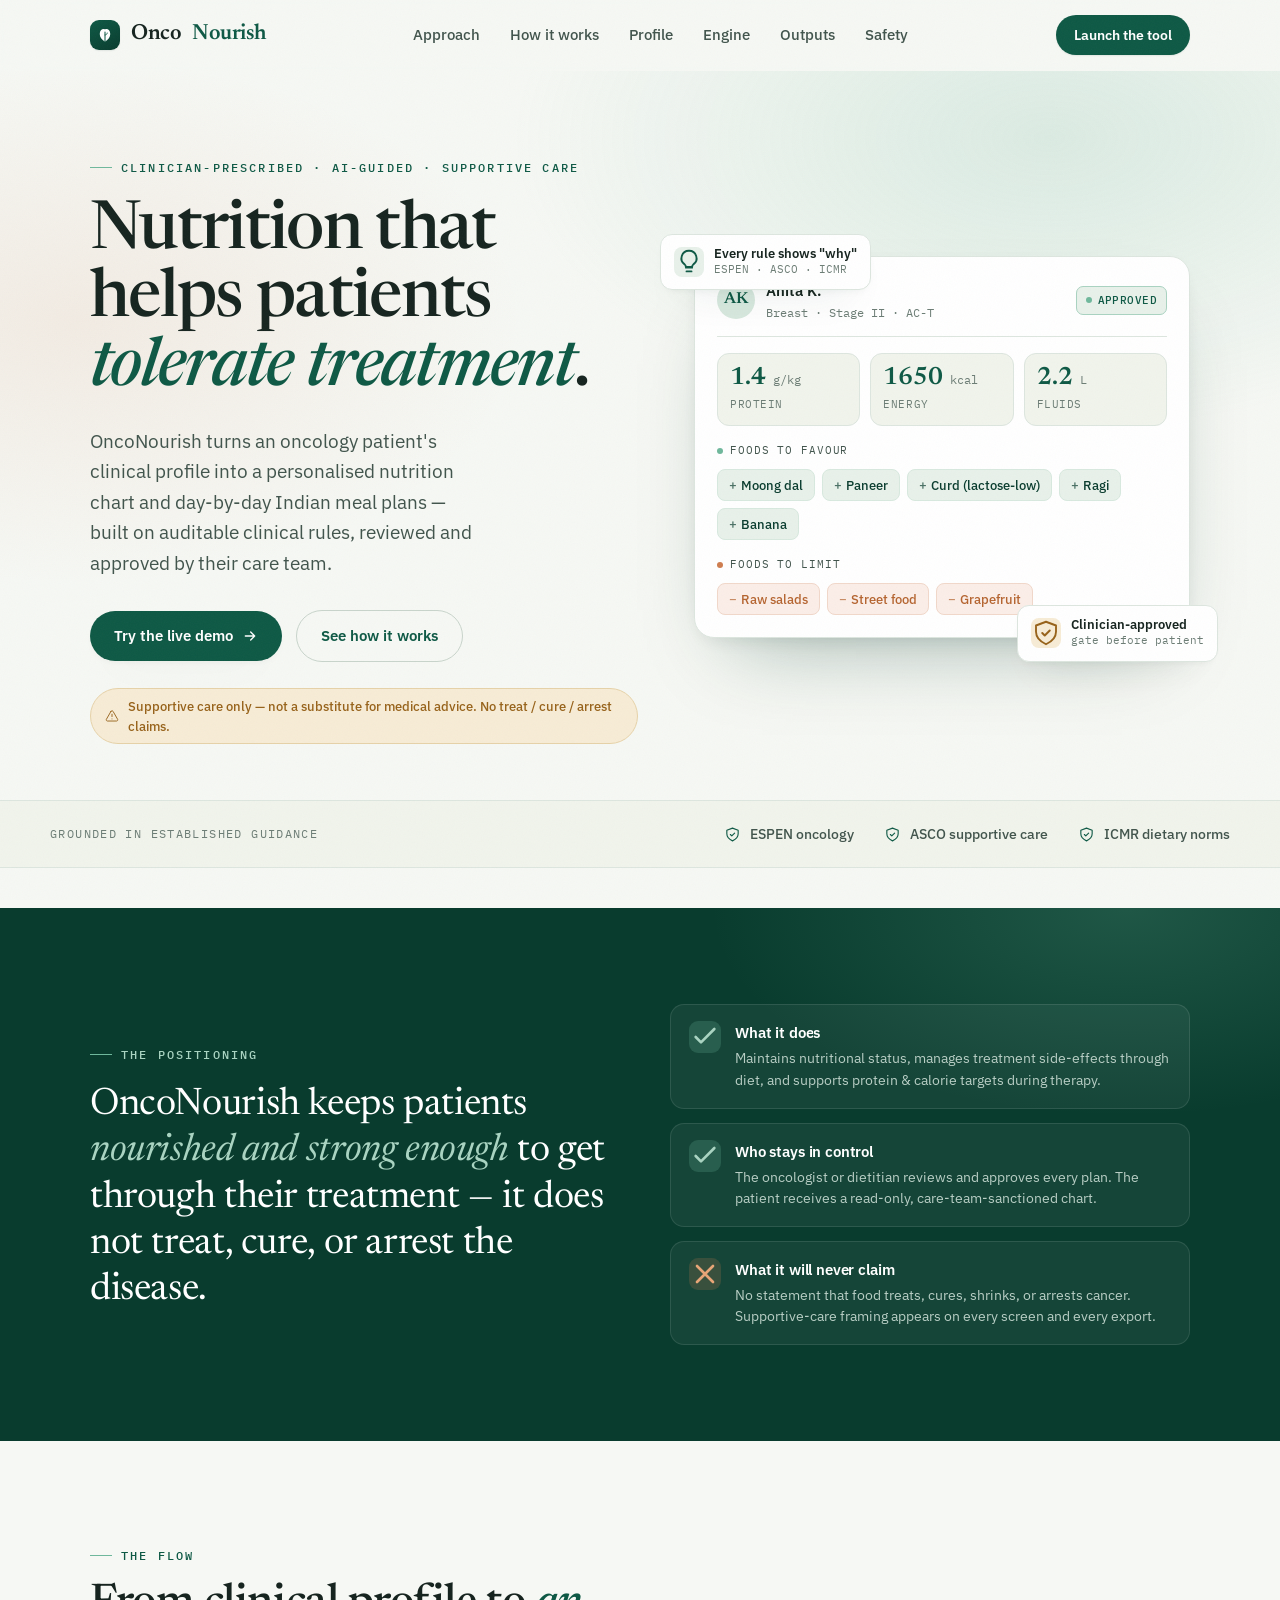
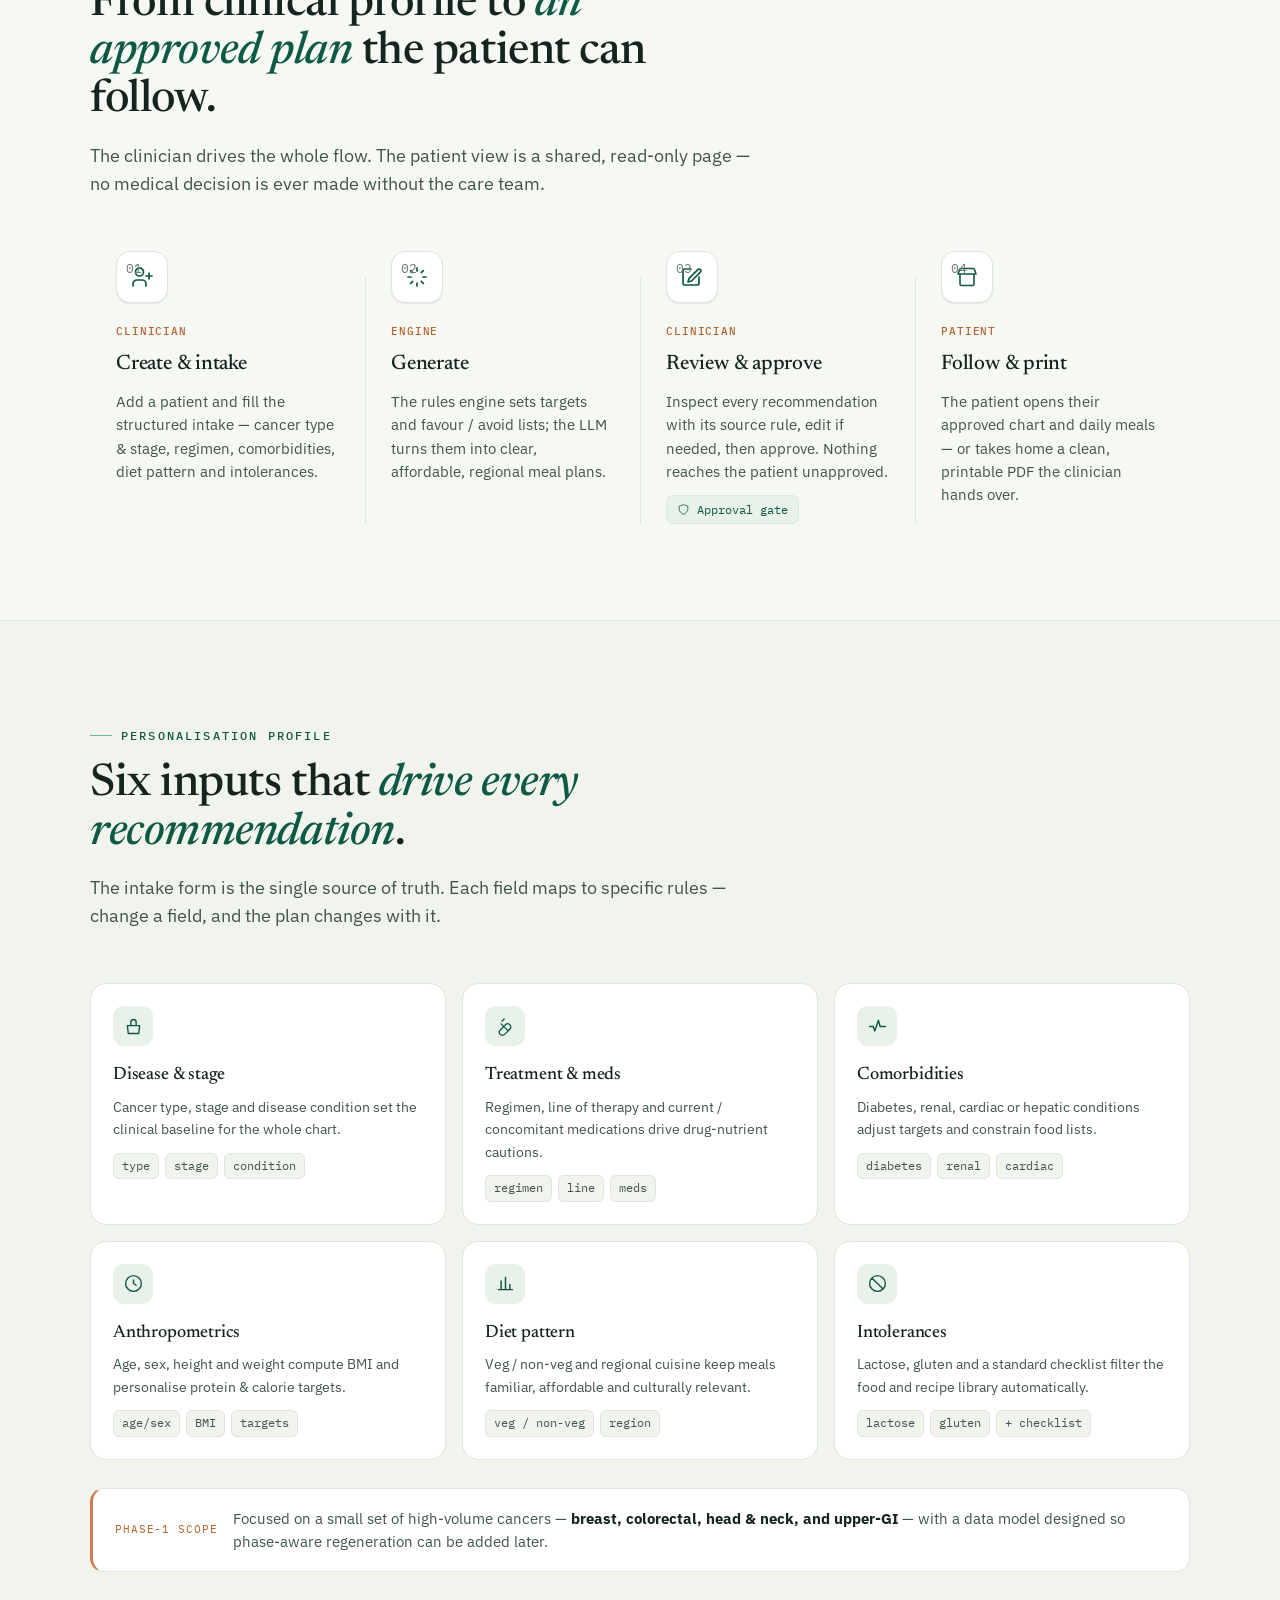
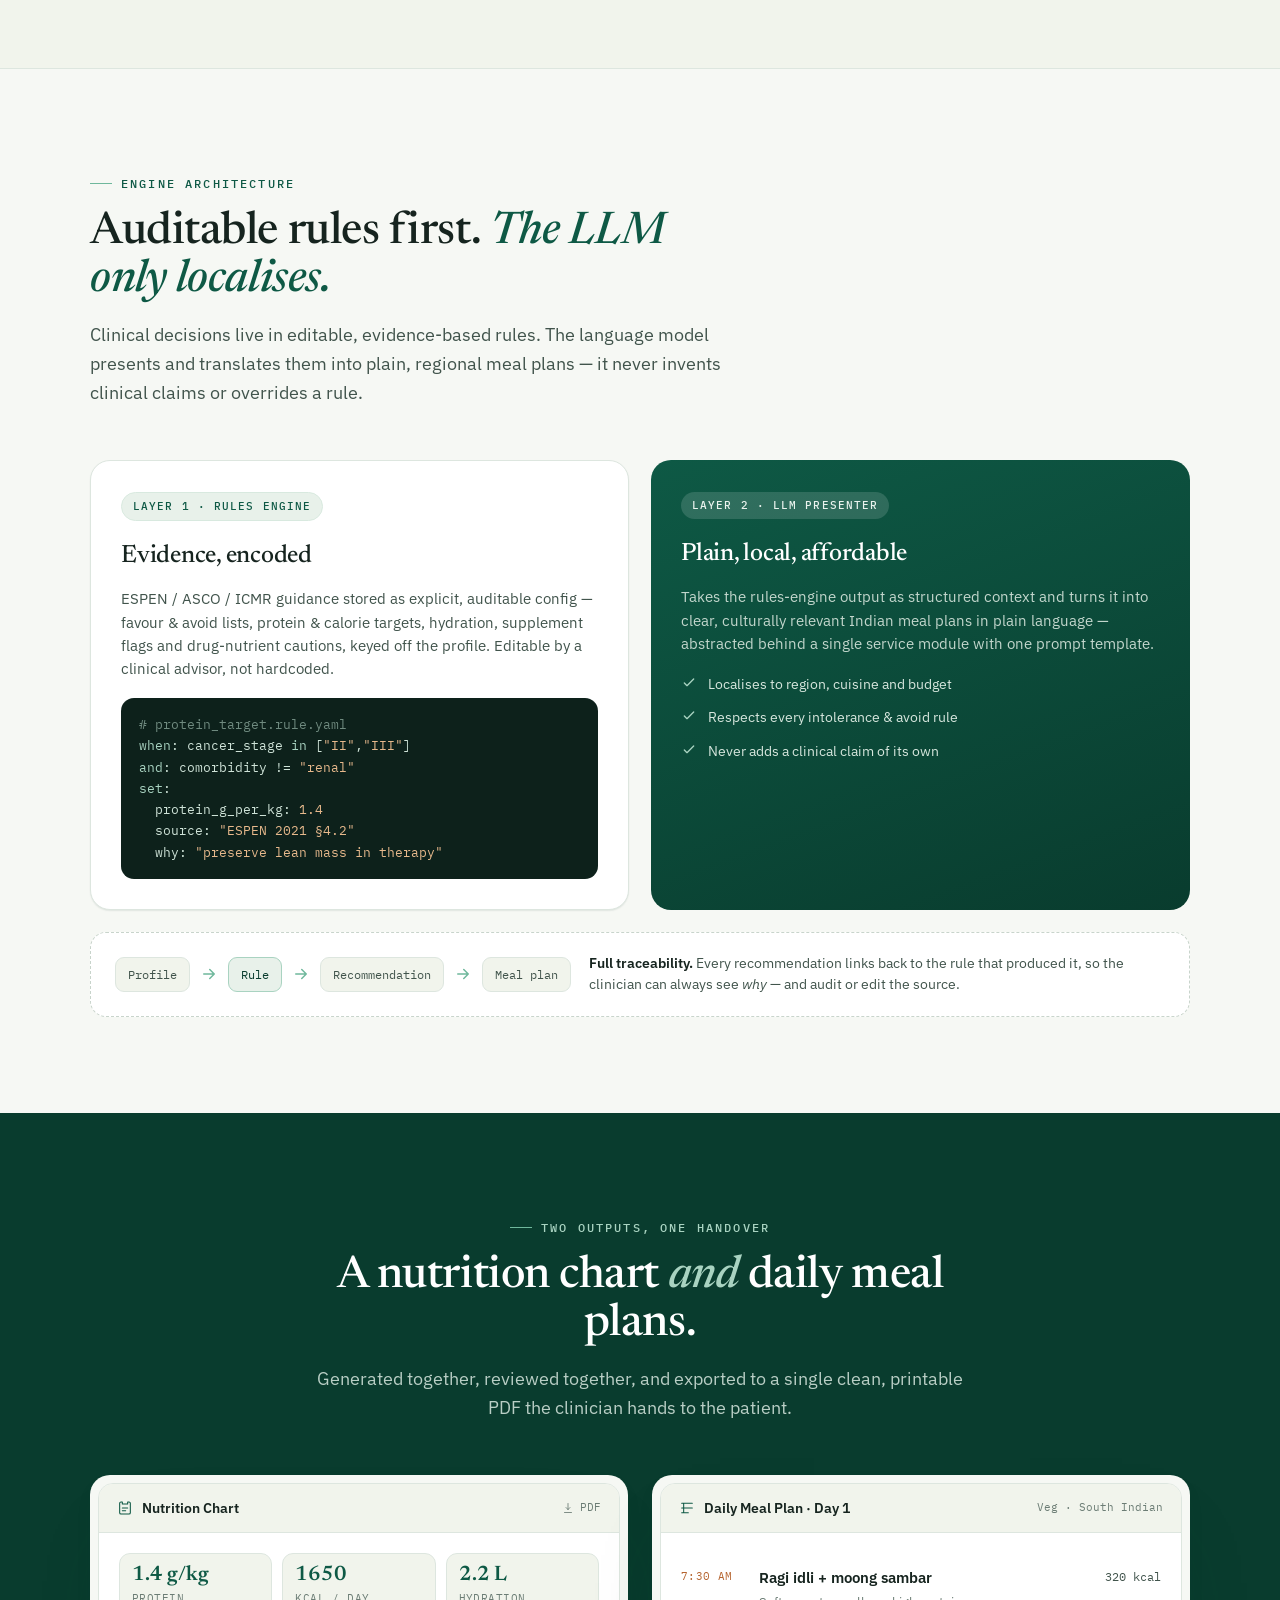
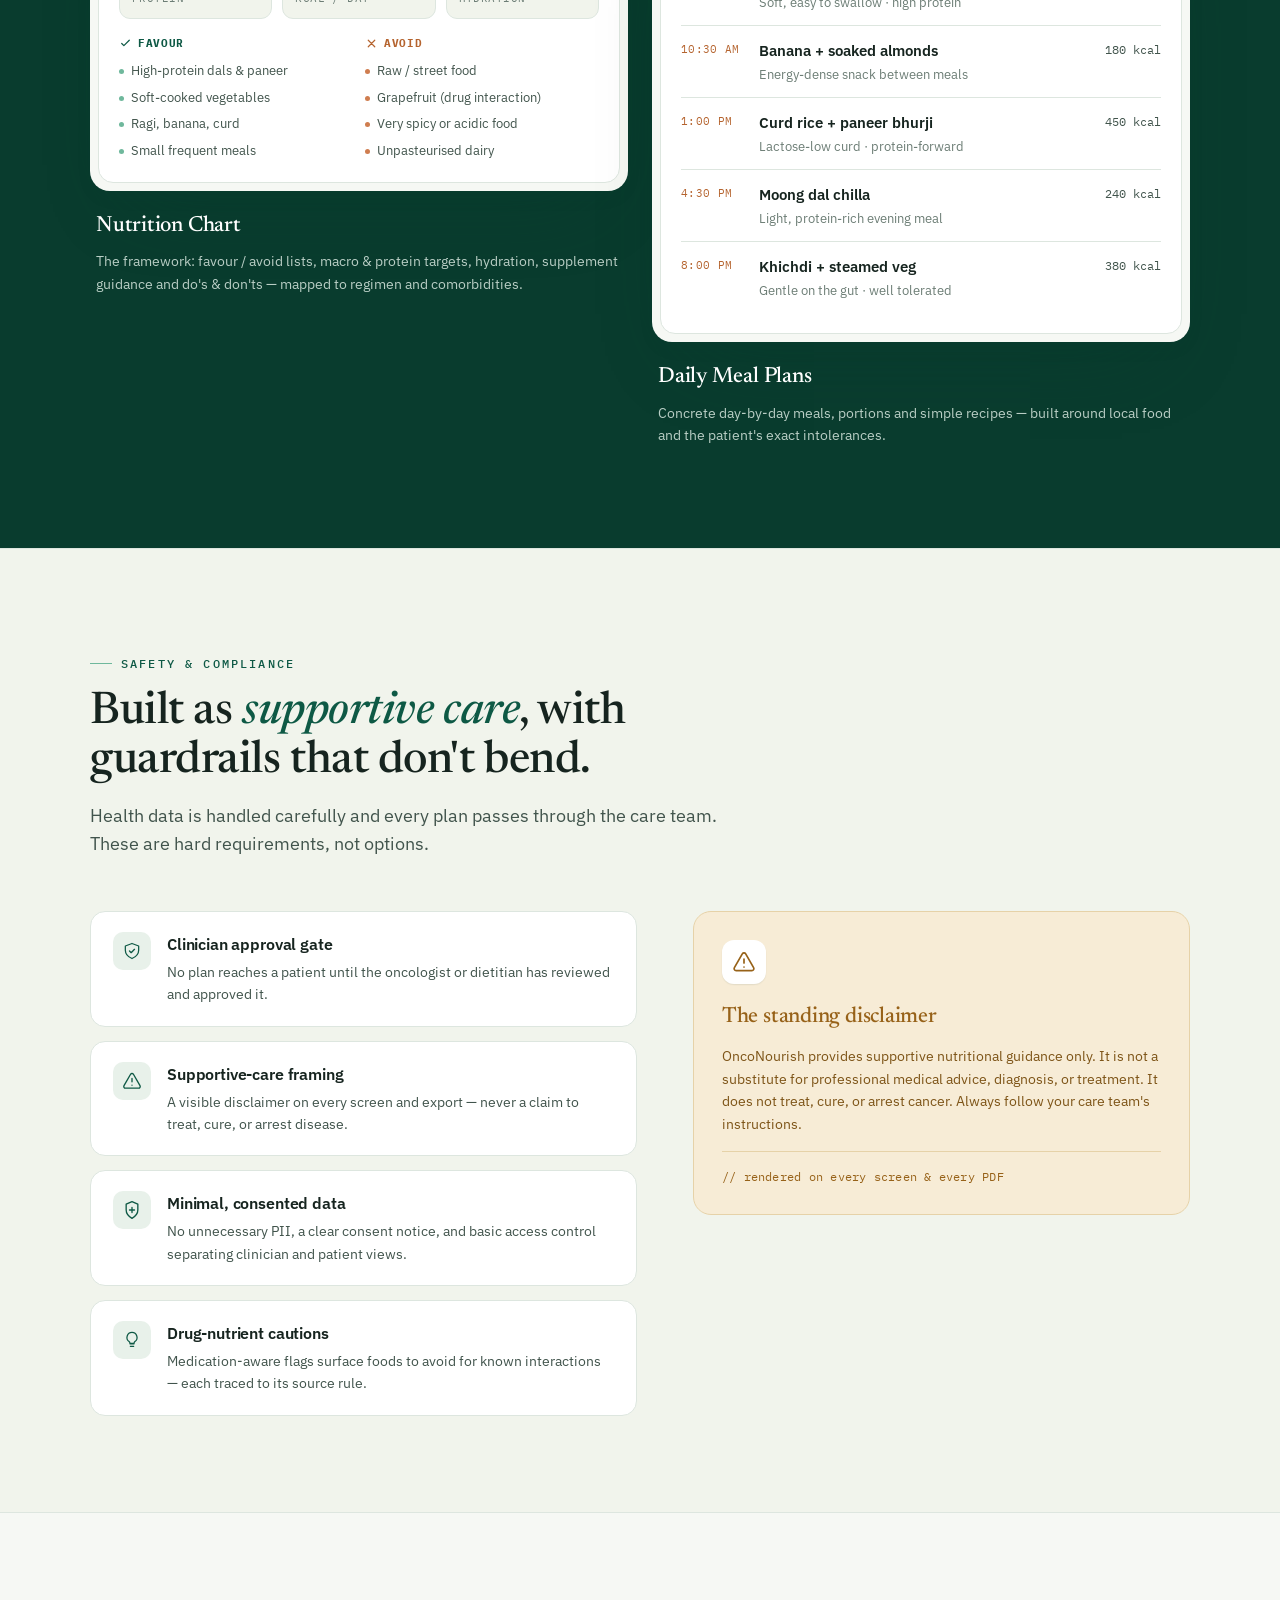
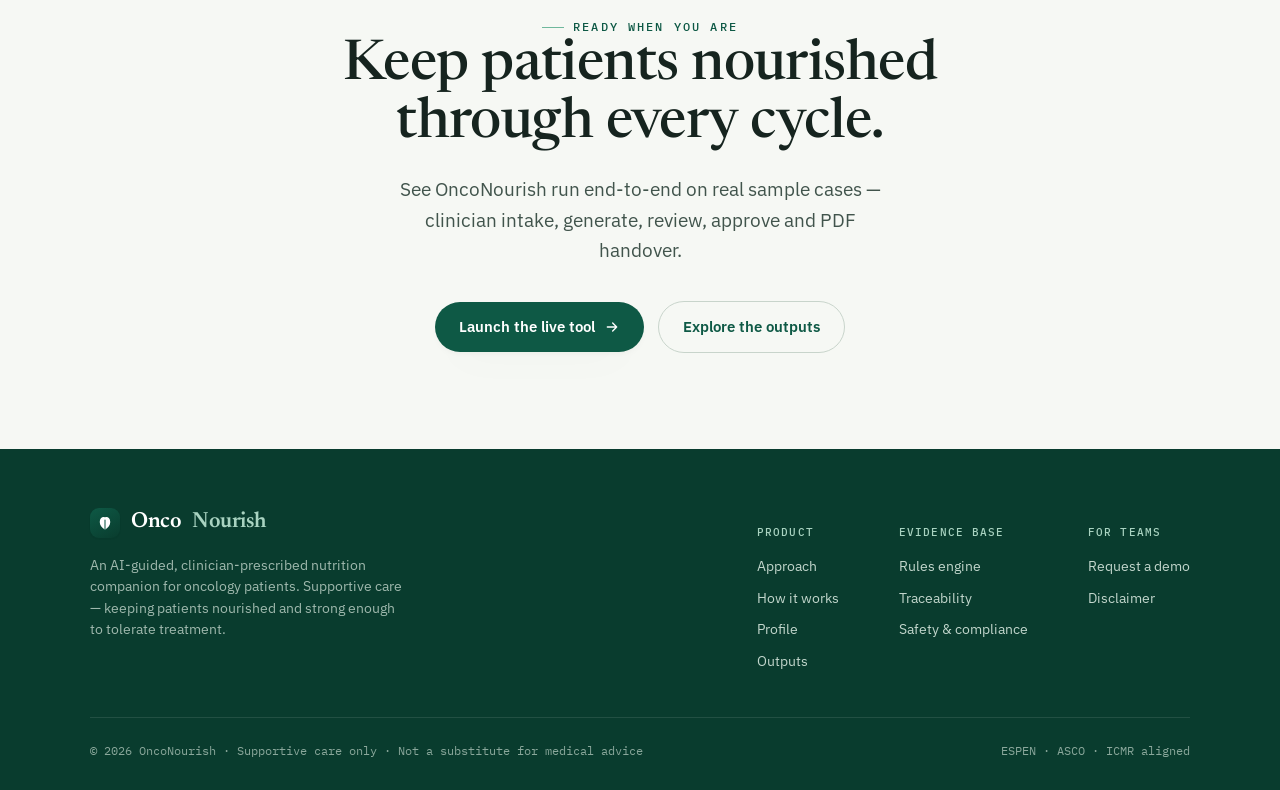
==== index.html @ d6ea077d "OncoNourish: supportive-care nutrition tool + client landing page Deterministic calculation tool + s" ====
<!DOCTYPE html>
<html lang="en">
<head>
<meta charset="UTF-8" />
<meta name="viewport" content="width=device-width, initial-scale=1.0" />
<title>OncoNourish — Clinician-prescribed nutrition for oncology patients</title>
<link rel="preconnect" href="https://fonts.googleapis.com" />
<link rel="preconnect" href="https://fonts.gstatic.com" crossorigin />
<link href="https://fonts.googleapis.com/css2?family=Newsreader:ital,opsz,wght@0,6..72,400;0,6..72,500;0,6..72,600;1,6..72,400&family=IBM+Plex+Sans:wght@400;500;600;700&family=IBM+Plex+Mono:wght@400;500;600&display=swap" rel="stylesheet" />
<style>
  :root {
    --green: #0e5945;
    --green-deep: #093c2e;
    --green-700: #14624d;
    --sage: #6fb89c;
    --sage-soft: #a9d3c1;
    --clay: #cf7d4f;
    --clay-deep: #b5642f;
    --ink: #16241f;
    --ink-soft: #41544c;
    --muted: #6c7d75;
    --paper: #f6f8f4;
    --paper-warm: #f1f4ec;
    --card: #ffffff;
    --mint: #e8f1ea;
    --mint-deep: #d8e9df;
    --line: #dde6df;
    --line-strong: #c8d4cb;
    --amber-bg: #f7ecd6;
    --amber-ink: #976219;
    --amber-line: #e6d2a8;
    --shadow-sm: 0 1px 2px rgba(9,60,46,.05), 0 1px 1px rgba(9,60,46,.04);
    --shadow-md: 0 18px 40px -24px rgba(9,60,46,.28), 0 4px 12px -8px rgba(9,60,46,.16);
    --shadow-lg: 0 40px 80px -40px rgba(9,60,46,.38), 0 8px 24px -12px rgba(9,60,46,.18);
    --maxw: 1180px;
  }

  * { box-sizing: border-box; }
  html { scroll-behavior: smooth; }
  body {
    margin: 0;
    background: var(--paper);
    color: var(--ink);
    font-family: "IBM Plex Sans", system-ui, sans-serif;
    font-size: 17px;
    line-height: 1.6;
    -webkit-font-smoothing: antialiased;
    text-rendering: optimizeLegibility;
    overflow-x: hidden;
  }
  body::before {
    content: "";
    position: fixed;
    inset: 0;
    pointer-events: none;
    z-index: 9999;
    opacity: .035;
    background-image: url("data:image/svg+xml,%3Csvg xmlns='http://www.w3.org/2000/svg' width='160' height='160'%3E%3Cfilter id='n'%3E%3CfeTurbulence type='fractalNoise' baseFrequency='0.85' numOctaves='2'/%3E%3C/filter%3E%3Crect width='100%25' height='100%25' filter='url(%23n)'/%3E%3C/svg%3E");
  }

  h1, h2, h3, h4 { font-family: "Newsreader", Georgia, serif; font-weight: 500; letter-spacing: -.01em; margin: 0; color: var(--ink); }
  p { margin: 0; }
  a { color: inherit; text-decoration: none; }

  .wrap { max-width: var(--maxw); margin: 0 auto; padding: 0 40px; }
  .mono { font-family: "IBM Plex Mono", monospace; }
  .eyebrow {
    font-family: "IBM Plex Mono", monospace;
    font-size: 12px;
    letter-spacing: .18em;
    text-transform: uppercase;
    color: var(--green);
    font-weight: 500;
    display: inline-flex;
    align-items: center;
    gap: 9px;
  }
  .eyebrow::before { content: ""; width: 22px; height: 1px; background: var(--sage); display: inline-block; }

  /* ---------- NAV ---------- */
  header.nav {
    position: sticky; top: 0; z-index: 100;
    backdrop-filter: blur(14px);
    background: rgba(246,248,244,.82);
    border-bottom: 1px solid transparent;
    transition: border-color .3s, background .3s;
  }
  header.nav.scrolled { border-bottom-color: var(--line); background: rgba(246,248,244,.92); }
  .nav-inner { display: flex; align-items: center; justify-content: space-between; height: 70px; }
  .brand { display: flex; align-items: center; gap: 11px; font-family: "Newsreader", serif; font-weight: 600; font-size: 22px; letter-spacing: -.02em; }
  .brand .mark {
    width: 30px; height: 30px; border-radius: 9px;
    background: linear-gradient(150deg, var(--green) 0%, var(--green-deep) 100%);
    display: grid; place-items: center; box-shadow: var(--shadow-sm);
    flex: none;
  }
  .brand .mark svg { width: 18px; height: 18px; }
  .brand b { color: var(--green); font-weight: 600; }
  .nav-links { display: flex; align-items: center; gap: 30px; }
  .nav-links a { font-size: 14.5px; color: var(--ink-soft); font-weight: 500; transition: color .2s; white-space: nowrap; }
  .nav-links a:hover { color: var(--green); }
  .nav-cta {
    font-family: "IBM Plex Sans", sans-serif;
    font-size: 14px; font-weight: 600;
    padding: 9px 18px; border-radius: 999px;
    background: var(--green); color: #fff;
    box-shadow: var(--shadow-sm);
    transition: transform .2s, background .2s;
    white-space: nowrap;
  }
  .nav-cta:hover { background: var(--green-deep); transform: translateY(-1px); }
  .nav-toggle { display: none; }

  /* ---------- HERO ---------- */
  .hero { position: relative; padding: 78px 0 40px; overflow: hidden; }
  .hero-bg {
    position: absolute; inset: 0; z-index: 0; pointer-events: none;
    background:
      radial-gradient(60% 50% at 82% 8%, rgba(111,184,156,.20), transparent 70%),
      radial-gradient(50% 45% at 6% 30%, rgba(207,125,79,.10), transparent 70%);
  }
  .hero-grid { position: relative; z-index: 1; display: grid; grid-template-columns: 1.05fr .95fr; gap: 56px; align-items: center; }
  .hero h1 { font-size: clamp(40px, 5.4vw, 67px); line-height: 1.02; margin: 22px 0 0; letter-spacing: -.025em; }
  .hero h1 em { font-style: italic; color: var(--green); }
  .hero .lede { font-size: 19px; color: var(--ink-soft); margin-top: 22px; max-width: 36ch; }
  .hero-cta { display: flex; gap: 14px; margin-top: 32px; flex-wrap: wrap; align-items: center; }
  .btn {
    display: inline-flex; align-items: center; gap: 9px;
    font-weight: 600; font-size: 15px; padding: 13px 24px; border-radius: 999px;
    cursor: pointer; transition: transform .2s, box-shadow .2s, background .2s; border: none;
  }
  .btn-primary { background: var(--green); color: #fff; box-shadow: var(--shadow-md); }
  .btn-primary:hover { transform: translateY(-2px); background: var(--green-deep); }
  .btn-ghost { background: transparent; color: var(--green); border: 1px solid var(--line-strong); }
  .btn-ghost:hover { border-color: var(--green); background: var(--mint); }
  .btn svg { width: 16px; height: 16px; }

  .disclaimer-chip {
    display: inline-flex; align-items: center; gap: 9px;
    font-size: 12.5px; color: var(--amber-ink); font-weight: 500;
    background: var(--amber-bg); border: 1px solid var(--amber-line);
    padding: 7px 14px; border-radius: 999px; margin-top: 26px;
  }
  .disclaimer-chip svg { width: 14px; height: 14px; flex: none; }

  /* hero product card */
  .hero-card-stack { position: relative; }
  .chart-card {
    background: var(--card); border: 1px solid var(--line); border-radius: 20px;
    box-shadow: var(--shadow-lg); padding: 22px; position: relative; z-index: 2;
  }
  .chart-card .cc-head { display: flex; align-items: center; justify-content: space-between; padding-bottom: 14px; border-bottom: 1px solid var(--line); }
  .cc-patient { display: flex; align-items: center; gap: 11px; }
  .cc-avatar { width: 38px; height: 38px; border-radius: 50%; background: var(--mint-deep); color: var(--green); display: grid; place-items: center; font-family: "Newsreader", serif; font-weight: 600; font-size: 16px; }
  .cc-name { font-weight: 600; font-size: 15px; }
  .cc-sub { font-size: 12px; color: var(--muted); font-family: "IBM Plex Mono", monospace; }
  .badge-approved { font-family: "IBM Plex Mono", monospace; font-size: 10.5px; letter-spacing: .04em; text-transform: uppercase; color: var(--green); background: var(--mint); border: 1px solid var(--sage-soft); padding: 5px 9px; border-radius: 7px; font-weight: 500; display: inline-flex; gap: 6px; align-items: center; }
  .badge-approved::before { content:""; width: 6px; height: 6px; border-radius: 50%; background: var(--sage); }

  .cc-targets { display: grid; grid-template-columns: repeat(3, 1fr); gap: 10px; margin: 16px 0; }
  .target { background: var(--paper-warm); border: 1px solid var(--line); border-radius: 12px; padding: 12px; }
  .target .t-num { font-family: "Newsreader", serif; font-size: 25px; font-weight: 600; color: var(--green); line-height: 1; }
  .target .t-num small { font-size: 12px; font-family: "IBM Plex Mono", monospace; color: var(--muted); font-weight: 400; }
  .target .t-label { font-size: 11px; color: var(--muted); margin-top: 5px; text-transform: uppercase; letter-spacing: .05em; font-family: "IBM Plex Mono", monospace; }

  .cc-section-label { font-family: "IBM Plex Mono", monospace; font-size: 11px; letter-spacing: .08em; text-transform: uppercase; color: var(--ink-soft); margin: 16px 0 9px; display: flex; align-items: center; gap: 7px; }
  .cc-section-label .dot { width: 6px; height: 6px; border-radius: 50%; }
  .chips { display: flex; flex-wrap: wrap; gap: 7px; }
  .chip { font-size: 12.5px; padding: 5px 11px; border-radius: 8px; font-weight: 500; }
  .chip.fav { background: var(--mint); color: var(--green-deep); border: 1px solid var(--mint-deep); }
  .chip.avoid { background: #fbeee8; color: var(--clay-deep); border: 1px solid #f1d8ca; }
  .chip.avoid::before { content: "−"; margin-right: 4px; opacity:.7; }
  .chip.fav::before { content: "+"; margin-right: 4px; opacity:.7; }

  .float-tag {
    position: absolute; z-index: 3; background: var(--card); border: 1px solid var(--line);
    border-radius: 12px; box-shadow: var(--shadow-md); padding: 11px 13px; display: flex; gap: 10px; align-items: center;
  }
  .float-tag .ft-ico { width: 30px; height: 30px; border-radius: 8px; display: grid; place-items: center; flex: none; }
  .float-tag .ft-t { font-size: 12.5px; font-weight: 600; line-height: 1.2; }
  .float-tag .ft-s { font-size: 11px; color: var(--muted); font-family: "IBM Plex Mono", monospace; }
  .float-why { top: -22px; left: -34px; }
  .float-why .ft-ico { background: var(--mint); color: var(--green); }
  .float-rule { bottom: -24px; right: -28px; }
  .float-rule .ft-ico { background: var(--amber-bg); color: var(--amber-ink); }

  /* ---------- trust strip ---------- */
  .trust { border-top: 1px solid var(--line); border-bottom: 1px solid var(--line); background: var(--paper-warm); margin-top: 56px; }
  .trust-inner { display: flex; align-items: center; justify-content: space-between; gap: 24px; padding: 22px 0; flex-wrap: wrap; }
  .trust-label { font-family: "IBM Plex Mono", monospace; font-size: 11.5px; letter-spacing: .12em; text-transform: uppercase; color: var(--muted); }
  .trust-items { display: flex; gap: 30px; flex-wrap: wrap; }
  .trust-item { display: flex; align-items: center; gap: 9px; font-size: 14px; font-weight: 500; color: var(--ink-soft); }
  .trust-item svg { width: 17px; height: 17px; color: var(--green); flex: none; }

  /* ---------- section scaffolding ---------- */
  section.block { padding: 96px 0; position: relative; }
  .sec-head { max-width: 660px; margin-bottom: 52px; }
  .sec-head.center { margin-left: auto; margin-right: auto; text-align: center; }
  .sec-head h2 { font-size: clamp(31px, 3.8vw, 45px); line-height: 1.07; margin-top: 16px; }
  .sec-head h2 em { font-style: italic; color: var(--green); }
  .sec-head p { color: var(--ink-soft); font-size: 18px; margin-top: 16px; }

  /* ---------- positioning ---------- */
  .pos { background: var(--green-deep); color: #eaf3ee; position: relative; overflow: hidden; }
  .pos::after { content:""; position:absolute; inset:0; pointer-events:none;
    background: radial-gradient(50% 60% at 88% 0%, rgba(111,184,156,.22), transparent 65%); }
  .pos .wrap { position: relative; z-index: 1; }
  .pos .eyebrow { color: var(--sage-soft); }
  .pos .eyebrow::before { background: var(--sage); }
  .pos h2 { color: #fff; }
  .pos h2 em { color: var(--sage-soft); }
  .pos-grid { display: grid; grid-template-columns: 1fr 1fr; gap: 60px; align-items: center; }
  .pos-quote { font-family: "Newsreader", serif; font-size: clamp(27px,3.2vw,38px); line-height: 1.22; color: #fff; letter-spacing: -.01em; }
  .pos-quote .hl { color: var(--sage-soft); font-style: italic; }
  .pos-claims { display: grid; gap: 14px; }
  .claim { display: flex; gap: 14px; align-items: flex-start; padding: 16px 18px; border-radius: 14px; background: rgba(255,255,255,.05); border: 1px solid rgba(255,255,255,.10); }
  .claim .ci { width: 32px; height: 32px; border-radius: 9px; display: grid; place-items: center; flex: none; }
  .claim.yes .ci { background: rgba(111,184,156,.22); color: var(--sage-soft); }
  .claim.no .ci { background: rgba(207,125,79,.20); color: #e7a577; }
  .claim h4 { color: #fff; font-family: "IBM Plex Sans", sans-serif; font-size: 15px; font-weight: 600; }
  .claim p { font-size: 13.5px; color: #b9cec5; margin-top: 3px; }

  /* ---------- how it works ---------- */
  .flow { display: grid; grid-template-columns: repeat(4, 1fr); gap: 0; position: relative; }
  .flow-step { padding: 0 26px; position: relative; }
  .flow-step:not(:last-child)::after {
    content:""; position: absolute; top: 26px; right: -1px; width: 1px; height: calc(100% - 26px);
    background: var(--line);
  }
  .flow-num {
    width: 52px; height: 52px; border-radius: 14px; background: var(--card); border: 1px solid var(--line);
    display: grid; place-items: center; margin-bottom: 20px; box-shadow: var(--shadow-sm); position: relative;
  }
  .flow-num span { font-family: "IBM Plex Mono", monospace; font-size: 13px; color: var(--muted); position: absolute; top: 7px; left: 9px; }
  .flow-num svg { width: 24px; height: 24px; color: var(--green); }
  .flow-actor { font-family: "IBM Plex Mono", monospace; font-size: 11px; letter-spacing: .08em; text-transform: uppercase; color: var(--clay-deep); font-weight: 500; }
  .flow-step h3 { font-size: 21px; margin: 7px 0 9px; }
  .flow-step p { font-size: 14.5px; color: var(--ink-soft); }
  .flow-gate { margin-top: 12px; display: inline-flex; align-items: center; gap: 7px; font-size: 12px; font-family: "IBM Plex Mono", monospace; color: var(--green); background: var(--mint); border: 1px solid var(--mint-deep); padding: 4px 10px; border-radius: 7px; }
  .flow-gate svg { width: 13px; height: 13px; }

  /* ---------- profile ---------- */
  .profile { background: var(--paper-warm); border-top: 1px solid var(--line); border-bottom: 1px solid var(--line); }
  .profile-grid { display: grid; grid-template-columns: repeat(3, 1fr); gap: 16px; }
  .pcard { background: var(--card); border: 1px solid var(--line); border-radius: 16px; padding: 22px; transition: transform .25s, box-shadow .25s, border-color .25s; }
  .pcard:hover { transform: translateY(-3px); box-shadow: var(--shadow-md); border-color: var(--sage-soft); }
  .pcard .pico { width: 40px; height: 40px; border-radius: 11px; background: var(--mint); color: var(--green); display: grid; place-items: center; margin-bottom: 15px; }
  .pcard .pico svg { width: 21px; height: 21px; }
  .pcard h4 { font-size: 18px; margin-bottom: 6px; }
  .pcard p { font-size: 14px; color: var(--ink-soft); }
  .pcard .ptags { display: flex; flex-wrap: wrap; gap: 6px; margin-top: 12px; }
  .ptag { font-size: 11.5px; font-family: "IBM Plex Mono", monospace; color: var(--ink-soft); background: var(--paper-warm); border: 1px solid var(--line); padding: 3px 8px; border-radius: 6px; }

  .scope-note { margin-top: 28px; display: flex; align-items: center; gap: 16px; padding: 18px 22px; background: var(--card); border: 1px solid var(--line); border-left: 3px solid var(--clay); border-radius: 14px; }
  .scope-note .sn-label { font-family: "IBM Plex Mono", monospace; font-size: 11px; text-transform: uppercase; letter-spacing: .08em; color: var(--clay-deep); flex: none; }
  .scope-note .sn-body { font-size: 14.5px; color: var(--ink-soft); }
  .scope-note .sn-body strong { color: var(--ink); }

  /* ---------- engine ---------- */
  .engine-grid { display: grid; grid-template-columns: 1fr 1fr; gap: 22px; }
  .layer { border-radius: 20px; padding: 30px; position: relative; overflow: hidden; }
  .layer-rules { background: var(--card); border: 1px solid var(--line); box-shadow: var(--shadow-sm); }
  .layer-llm { background: linear-gradient(160deg, var(--green) 0%, var(--green-deep) 100%); color: #eaf3ee; }
  .layer-tag { font-family: "IBM Plex Mono", monospace; font-size: 11px; letter-spacing: .1em; text-transform: uppercase; font-weight: 500; padding: 5px 11px; border-radius: 999px; display: inline-block; }
  .layer-rules .layer-tag { background: var(--mint); color: var(--green); border: 1px solid var(--mint-deep); }
  .layer-llm .layer-tag { background: rgba(255,255,255,.14); color: #eaf3ee; }
  .layer h3 { font-size: 25px; margin: 16px 0 10px; }
  .layer-llm h3 { color: #fff; }
  .layer > p { font-size: 14.5px; color: var(--ink-soft); }
  .layer-llm > p { color: #c2d6cc; }
  .rule-snippet { margin-top: 18px; background: #0d211b; border-radius: 13px; padding: 16px 18px; font-family: "IBM Plex Mono", monospace; font-size: 12.5px; line-height: 1.7; color: #cfe3d8; overflow-x: auto; }
  .rule-snippet .k { color: var(--sage-soft); }
  .rule-snippet .s { color: #e7b98c; }
  .rule-snippet .c { color: #6f8a7f; }
  .llm-list { margin: 18px 0 0; padding: 0; list-style: none; display: grid; gap: 11px; }
  .llm-list li { display: flex; gap: 11px; font-size: 14px; align-items: flex-start; color: #d6e6dd; }
  .llm-list li svg { width: 16px; height: 16px; color: var(--sage-soft); flex: none; margin-top: 2px; }

  .trace { margin-top: 22px; display: grid; grid-template-columns: auto 1fr; gap: 18px; align-items: center; background: var(--card); border: 1px dashed var(--line-strong); border-radius: 16px; padding: 20px 24px; }
  .trace-flow { display: flex; align-items: center; gap: 10px; flex-wrap: wrap; }
  .trace-node { font-family: "IBM Plex Mono", monospace; font-size: 12px; padding: 7px 12px; border-radius: 9px; background: var(--paper-warm); border: 1px solid var(--line); color: var(--ink-soft); white-space: nowrap; }
  .trace-node.hl { background: var(--mint); border-color: var(--sage-soft); color: var(--green-deep); }
  .trace-arrow { color: var(--sage); flex: none; }
  .trace-arrow svg { width: 18px; height: 18px; display:block; }
  .trace-cap { font-size: 13.5px; color: var(--ink-soft); }
  .trace-cap strong { color: var(--ink); font-weight: 600; }

  /* ---------- outputs ---------- */
  .outputs { background: var(--green-deep); color: #eaf3ee; }
  .outputs .eyebrow { color: var(--sage-soft); }
  .outputs .eyebrow::before { background: var(--sage); }
  .outputs h2 { color: #fff; }
  .outputs h2 em { color: var(--sage-soft); }
  .outputs .sec-head p { color: #b9cec5; }
  .out-grid { display: grid; grid-template-columns: 1fr 1fr; gap: 24px; }
  .out-panel { background: var(--paper); color: var(--ink); border-radius: 20px; padding: 8px; box-shadow: var(--shadow-lg); }
  .out-window { background: var(--card); border: 1px solid var(--line); border-radius: 15px; overflow: hidden; }
  .out-bar { display: flex; align-items: center; justify-content: space-between; padding: 13px 18px; border-bottom: 1px solid var(--line); background: var(--paper-warm); }
  .out-bar .ob-title { font-weight: 600; font-size: 14px; display: flex; align-items: center; gap: 9px; }
  .out-bar .ob-title svg { width: 16px; height: 16px; color: var(--green); }
  .out-bar .ob-pdf { font-family: "IBM Plex Mono", monospace; font-size: 11px; color: var(--muted); display: flex; align-items: center; gap: 6px; }
  .out-body { padding: 20px; }
  .out-caption { padding: 16px 8px 8px; }
  .out-caption h3 { font-size: 22px; color: var(--ink); }
  .out-caption p { font-size: 14px; color: var(--ink-soft); margin-top: 6px; }
  .outputs .out-caption h3 { color: #fff; }
  .outputs .out-caption p { color: #b9cec5; }
  .outputs .out-caption { padding: 18px 6px 6px; }

  .macro-row { display: grid; grid-template-columns: repeat(3,1fr); gap: 10px; margin-bottom: 16px; }
  .macro { background: var(--paper-warm); border: 1px solid var(--line); border-radius: 11px; padding: 11px 12px; }
  .macro .m-n { font-family: "Newsreader", serif; font-size: 21px; font-weight: 600; color: var(--green); line-height: 1; }
  .macro .m-l { font-size: 10.5px; color: var(--muted); margin-top: 4px; font-family: "IBM Plex Mono", monospace; text-transform: uppercase; letter-spacing: .04em; }
  .dl-row { display: flex; gap: 12px; }
  .dl-col { flex: 1; }
  .dl-col h5 { font-family: "IBM Plex Mono", monospace; font-size: 11px; text-transform: uppercase; letter-spacing: .06em; margin: 0 0 8px; display: flex; align-items: center; gap: 6px; }
  .dl-col.fav h5 { color: var(--green); }
  .dl-col.avoid h5 { color: var(--clay-deep); }
  .dl-col ul { margin: 0; padding: 0; list-style: none; display: grid; gap: 6px; }
  .dl-col li { font-size: 13px; color: var(--ink-soft); display: flex; gap: 7px; align-items: baseline; }
  .dl-col li::before { content: ""; width: 5px; height: 5px; border-radius: 50%; flex: none; transform: translateY(-1px); }
  .dl-col.fav li::before { background: var(--sage); }
  .dl-col.avoid li::before { background: var(--clay); }

  .meal { display: flex; gap: 14px; padding: 13px 0; border-bottom: 1px solid var(--line); }
  .meal:last-child { border-bottom: none; }
  .meal-time { font-family: "IBM Plex Mono", monospace; font-size: 11px; color: var(--clay-deep); width: 64px; flex: none; padding-top: 2px; text-transform: uppercase; letter-spacing: .03em; }
  .meal-main { flex: 1; }
  .meal-main h6 { font-size: 14.5px; margin: 0 0 2px; font-family: "IBM Plex Sans", sans-serif; font-weight: 600; }
  .meal-main p { font-size: 12.5px; color: var(--muted); }
  .meal-kcal { font-family: "IBM Plex Mono", monospace; font-size: 11.5px; color: var(--ink-soft); flex: none; padding-top: 2px; }

  /* ---------- safety ---------- */
  .safety-grid { display: grid; grid-template-columns: 1.1fr 1fr; gap: 56px; align-items: start; }
  .safety-list { display: grid; gap: 14px; }
  .srow { display: flex; gap: 16px; padding: 20px 22px; background: var(--card); border: 1px solid var(--line); border-radius: 15px; transition: border-color .25s, box-shadow .25s; }
  .srow:hover { border-color: var(--sage-soft); box-shadow: var(--shadow-sm); }
  .srow .si { width: 38px; height: 38px; border-radius: 10px; background: var(--mint); color: var(--green); display: grid; place-items: center; flex: none; }
  .srow .si svg { width: 20px; height: 20px; }
  .srow h4 { font-family: "IBM Plex Sans", sans-serif; font-size: 15.5px; font-weight: 600; margin-bottom: 4px; }
  .srow p { font-size: 14px; color: var(--ink-soft); }
  .safety-aside { position: sticky; top: 90px; }
  .disclaimer-card { background: var(--amber-bg); border: 1px solid var(--amber-line); border-radius: 18px; padding: 28px; }
  .disclaimer-card .dc-ico { width: 44px; height: 44px; border-radius: 12px; background: #fff; color: var(--amber-ink); display: grid; place-items: center; margin-bottom: 16px; box-shadow: var(--shadow-sm); }
  .disclaimer-card .dc-ico svg { width: 24px; height: 24px; }
  .disclaimer-card h3 { font-size: 22px; color: var(--amber-ink); margin-bottom: 10px; }
  .disclaimer-card p { font-size: 14px; color: #7d5417; line-height: 1.6; }
  .disclaimer-card .dc-rule { margin-top: 16px; padding-top: 16px; border-top: 1px solid var(--amber-line); font-family: "IBM Plex Mono", monospace; font-size: 11.5px; color: var(--amber-ink); letter-spacing: .02em; }

  /* ---------- CTA ---------- */
  .cta { text-align: center; padding: 110px 0; }
  .cta h2 { font-size: clamp(34px, 4.6vw, 56px); line-height: 1.05; }
  .cta h2 em { font-style: italic; color: var(--green); }
  .cta p { font-size: 19px; color: var(--ink-soft); max-width: 46ch; margin: 20px auto 0; }
  .cta .hero-cta { justify-content: center; margin-top: 36px; }

  /* ---------- footer ---------- */
  footer { background: var(--green-deep); color: #b9cec5; padding: 56px 0 30px; }
  .foot-top { display: flex; justify-content: space-between; gap: 40px; flex-wrap: wrap; padding-bottom: 36px; border-bottom: 1px solid rgba(255,255,255,.1); }
  .foot-brand { max-width: 320px; }
  .foot-brand .brand { color: #fff; }
  .foot-brand .brand b { color: var(--sage-soft); }
  .foot-brand p { font-size: 13.5px; margin-top: 14px; color: #9fb8ad; }
  .foot-cols { display: flex; gap: 60px; flex-wrap: wrap; }
  .foot-col h5 { font-family: "IBM Plex Mono", monospace; font-size: 11px; letter-spacing: .1em; text-transform: uppercase; color: var(--sage-soft); margin-bottom: 14px; font-weight: 500; }
  .foot-col a { display: block; font-size: 14px; color: #c2d6cc; margin-bottom: 9px; transition: color .2s; }
  .foot-col a:hover { color: #fff; }
  .foot-bottom { display: flex; justify-content: space-between; align-items: center; gap: 20px; flex-wrap: wrap; padding-top: 24px; font-size: 12.5px; color: #8aa79b; }
  .foot-bottom .mono { font-size: 11.5px; }

  /* ---------- reveal ---------- */
  .reveal { transition: opacity .7s cubic-bezier(.16,.84,.44,1), transform .7s cubic-bezier(.16,.84,.44,1); }
  html.anim .reveal { opacity: 0; transform: translateY(26px); }
  html.anim .reveal.in { opacity: 1; transform: none; }
  .reveal.d1 { transition-delay: .08s; } .reveal.d2 { transition-delay: .16s; }
  .reveal.d3 { transition-delay: .24s; } .reveal.d4 { transition-delay: .32s; }

  @media (prefers-reduced-motion: reduce) { html.anim .reveal { opacity: 1; transform: none; transition: none; } html { scroll-behavior: auto; } }

  /* ---------- responsive ---------- */
  @media (max-width: 1000px) {
    .hero-grid, .pos-grid, .engine-grid, .out-grid, .safety-grid { grid-template-columns: 1fr; }
    .hero-card-stack { margin-top: 36px; max-width: 460px; }
    .flow { grid-template-columns: repeat(2, 1fr); gap: 40px 0; }
    .flow-step:nth-child(2)::after { display: none; }
    .profile-grid { grid-template-columns: repeat(2, 1fr); }
    .safety-aside { position: static; }
  }
  @media (max-width: 720px) {
    .wrap { padding: 0 22px; }
    .nav-links { display: none; }
    .nav-toggle { display: grid; }
    section.block { padding: 68px 0; }
    .flow { grid-template-columns: 1fr; }
    .flow-step { padding: 0 0 0 0; }
    .flow-step::after { display: none !important; }
    .profile-grid { grid-template-columns: 1fr; }
    .macro-row, .cc-targets { grid-template-columns: repeat(3,1fr); }
    .float-why { left: -10px; top: -16px; }
    .float-rule { right: -6px; }
    .trace { grid-template-columns: 1fr; }
  }
</style>
</head>
<body>

<!-- NAV -->
<header class="nav" id="nav">
  <div class="wrap nav-inner">
    <a href="#top" class="brand">
      <span class="mark">
        <svg viewBox="0 0 24 24" fill="none"><path d="M12 21c4.5-3 7-6.5 7-10.5C19 6.4 16.6 4 13.8 4 12.9 4 12 4.4 12 4.4S11.1 4 10.2 4C7.4 4 5 6.4 5 10.5 5 14.5 7.5 18 12 21Z" fill="#fff"/><path d="M12 21V8" stroke="#0e5945" stroke-width="1.4" stroke-linecap="round"/><path d="M12 12c1.6 0 2.8-1.1 3-2.6" stroke="#0e5945" stroke-width="1.2" stroke-linecap="round"/></svg>
      </span>
      Onco<b>Nourish</b>
    </a>
    <nav class="nav-links">
      <a href="#approach">Approach</a>
      <a href="#how">How it works</a>
      <a href="#profile">Profile</a>
      <a href="#engine">Engine</a>
      <a href="#outputs">Outputs</a>
      <a href="#safety">Safety</a>
    </nav>
    <a href="tool.html" class="nav-cta">Launch the tool</a>
  </div>
</header>

<!-- HERO -->
<section class="hero" id="top">
  <div class="hero-bg"></div>
  <div class="wrap hero-grid">
    <div class="hero-copy">
      <span class="eyebrow reveal">Clinician-prescribed · AI-guided · Supportive care</span>
      <h1 class="reveal d1">Nutrition that helps patients <em>tolerate treatment</em>.</h1>
      <p class="lede reveal d2">OncoNourish turns an oncology patient's clinical profile into a personalised nutrition chart and day-by-day Indian meal plans — built on auditable clinical rules, reviewed and approved by their care team.</p>
      <div class="hero-cta reveal d3">
        <a href="tool.html" class="btn btn-primary">Try the live demo
          <svg viewBox="0 0 24 24" fill="none"><path d="M5 12h14M13 6l6 6-6 6" stroke="currentColor" stroke-width="2" stroke-linecap="round" stroke-linejoin="round"/></svg>
        </a>
        <a href="#how" class="btn btn-ghost">See how it works</a>
      </div>
      <div class="disclaimer-chip reveal d4">
        <svg viewBox="0 0 24 24" fill="none"><path d="M12 9v4m0 4h.01M10.3 3.9 2.4 17.6A2 2 0 0 0 4.1 20.6h15.8a2 2 0 0 0 1.7-3L13.7 3.9a2 2 0 0 0-3.4 0Z" stroke="currentColor" stroke-width="1.6" stroke-linecap="round" stroke-linejoin="round"/></svg>
        Supportive care only — not a substitute for medical advice. No treat / cure / arrest claims.
      </div>
    </div>

    <div class="hero-card-stack reveal d2">
      <div class="float-tag float-why">
        <span class="ft-ico"><svg viewBox="0 0 24 24" fill="none"><path d="M9.5 16.5h5M10 19.5h4M12 3a6 6 0 0 0-3.5 10.9c.6.5 1 1.2 1 2h5c0-.8.4-1.5 1-2A6 6 0 0 0 12 3Z" stroke="currentColor" stroke-width="1.5" stroke-linecap="round" stroke-linejoin="round"/></svg></span>
        <div><div class="ft-t">Every rule shows "why"</div><div class="ft-s">ESPEN · ASCO · ICMR</div></div>
      </div>

      <div class="chart-card">
        <div class="cc-head">
          <div class="cc-patient">
            <div class="cc-avatar">AK</div>
            <div>
              <div class="cc-name">Anita K.</div>
              <div class="cc-sub">Breast · Stage II · AC-T</div>
            </div>
          </div>
          <span class="badge-approved">Approved</span>
        </div>
        <div class="cc-targets">
          <div class="target"><div class="t-num">1.4<small> g/kg</small></div><div class="t-label">Protein</div></div>
          <div class="target"><div class="t-num">1650<small> kcal</small></div><div class="t-label">Energy</div></div>
          <div class="target"><div class="t-num">2.2<small> L</small></div><div class="t-label">Fluids</div></div>
        </div>
        <div class="cc-section-label"><span class="dot" style="background:var(--sage)"></span>Foods to favour</div>
        <div class="chips">
          <span class="chip fav">Moong dal</span><span class="chip fav">Paneer</span><span class="chip fav">Curd (lactose-low)</span><span class="chip fav">Ragi</span><span class="chip fav">Banana</span>
        </div>
        <div class="cc-section-label"><span class="dot" style="background:var(--clay)"></span>Foods to limit</div>
        <div class="chips">
          <span class="chip avoid">Raw salads</span><span class="chip avoid">Street food</span><span class="chip avoid">Grapefruit</span>
        </div>
      </div>

      <div class="float-tag float-rule">
        <span class="ft-ico"><svg viewBox="0 0 24 24" fill="none"><path d="M12 3 4 6v5c0 4.5 3.2 7.8 8 10 4.8-2.2 8-5.5 8-10V6l-8-3Z" stroke="currentColor" stroke-width="1.5" stroke-linejoin="round"/><path d="m9 12 2 2 4-4" stroke="currentColor" stroke-width="1.6" stroke-linecap="round" stroke-linejoin="round"/></svg></span>
        <div><div class="ft-t">Clinician-approved</div><div class="ft-s">gate before patient</div></div>
      </div>
    </div>
  </div>

  <!-- TRUST STRIP -->
  <div class="trust">
    <div class="wrap trust-inner">
      <span class="trust-label">Grounded in established guidance</span>
      <div class="trust-items">
        <span class="trust-item"><svg viewBox="0 0 24 24" fill="none"><path d="m9 12 2 2 4-4M12 3 4 6v5c0 4.5 3.2 7.8 8 10 4.8-2.2 8-5.5 8-10V6l-8-3Z" stroke="currentColor" stroke-width="1.6" stroke-linecap="round" stroke-linejoin="round"/></svg>ESPEN oncology</span>
        <span class="trust-item"><svg viewBox="0 0 24 24" fill="none"><path d="m9 12 2 2 4-4M12 3 4 6v5c0 4.5 3.2 7.8 8 10 4.8-2.2 8-5.5 8-10V6l-8-3Z" stroke="currentColor" stroke-width="1.6" stroke-linecap="round" stroke-linejoin="round"/></svg>ASCO supportive care</span>
        <span class="trust-item"><svg viewBox="0 0 24 24" fill="none"><path d="m9 12 2 2 4-4M12 3 4 6v5c0 4.5 3.2 7.8 8 10 4.8-2.2 8-5.5 8-10V6l-8-3Z" stroke="currentColor" stroke-width="1.6" stroke-linecap="round" stroke-linejoin="round"/></svg>ICMR dietary norms</span>
      </div>
    </div>
  </div>
</section>

<!-- POSITIONING -->
<section class="block pos" id="approach">
  <div class="wrap pos-grid">
    <div>
      <span class="eyebrow reveal">The positioning</span>
      <p class="pos-quote reveal d1" style="margin-top:18px;">OncoNourish keeps patients <span class="hl">nourished and strong enough</span> to get through their treatment — it does not treat, cure, or arrest the disease.</p>
    </div>
    <div class="pos-claims">
      <div class="claim yes reveal d1">
        <span class="ci"><svg viewBox="0 0 24 24" fill="none"><path d="m5 12 4 4 10-10" stroke="currentColor" stroke-width="2" stroke-linecap="round" stroke-linejoin="round"/></svg></span>
        <div><h4>What it does</h4><p>Maintains nutritional status, manages treatment side-effects through diet, and supports protein & calorie targets during therapy.</p></div>
      </div>
      <div class="claim yes reveal d2">
        <span class="ci"><svg viewBox="0 0 24 24" fill="none"><path d="m5 12 4 4 10-10" stroke="currentColor" stroke-width="2" stroke-linecap="round" stroke-linejoin="round"/></svg></span>
        <div><h4>Who stays in control</h4><p>The oncologist or dietitian reviews and approves every plan. The patient receives a read-only, care-team-sanctioned chart.</p></div>
      </div>
      <div class="claim no reveal d3">
        <span class="ci"><svg viewBox="0 0 24 24" fill="none"><path d="M6 6l12 12M18 6 6 18" stroke="currentColor" stroke-width="2" stroke-linecap="round"/></svg></span>
        <div><h4>What it will never claim</h4><p>No statement that food treats, cures, shrinks, or arrests cancer. Supportive-care framing appears on every screen and every export.</p></div>
      </div>
    </div>
  </div>
</section>

<!-- HOW IT WORKS -->
<section class="block" id="how">
  <div class="wrap">
    <div class="sec-head reveal">
      <span class="eyebrow">The flow</span>
      <h2>From clinical profile to <em>an approved plan</em> the patient can follow.</h2>
      <p>The clinician drives the whole flow. The patient view is a shared, read-only page — no medical decision is ever made without the care team.</p>
    </div>
    <div class="flow">
      <div class="flow-step reveal d1">
        <div class="flow-num"><span>01</span><svg viewBox="0 0 24 24" fill="none"><path d="M16 21v-2a4 4 0 0 0-4-4H7a4 4 0 0 0-4 4v2M9.5 11a4 4 0 1 0 0-8 4 4 0 0 0 0 8ZM19 8v6M22 11h-6" stroke="currentColor" stroke-width="1.7" stroke-linecap="round" stroke-linejoin="round"/></svg></div>
        <div class="flow-actor">Clinician</div>
        <h3>Create & intake</h3>
        <p>Add a patient and fill the structured intake — cancer type & stage, regimen, comorbidities, diet pattern and intolerances.</p>
      </div>
      <div class="flow-step reveal d2">
        <div class="flow-num"><span>02</span><svg viewBox="0 0 24 24" fill="none"><path d="M12 3v3M12 18v3M5.6 5.6l2.1 2.1M16.3 16.3l2.1 2.1M3 12h3M18 12h3M5.6 18.4l2.1-2.1M16.3 7.7l2.1-2.1" stroke="currentColor" stroke-width="1.7" stroke-linecap="round"/></svg></div>
        <div class="flow-actor">Engine</div>
        <h3>Generate</h3>
        <p>The rules engine sets targets and favour / avoid lists; the LLM turns them into clear, affordable, regional meal plans.</p>
      </div>
      <div class="flow-step reveal d3">
        <div class="flow-num"><span>03</span><svg viewBox="0 0 24 24" fill="none"><path d="M11 4H5a2 2 0 0 0-2 2v12a2 2 0 0 0 2 2h12a2 2 0 0 0 2-2v-6M20.4 4.6a1.8 1.8 0 0 0-2.6 0L9 13.4 8 17l3.6-1L20.4 7.2a1.8 1.8 0 0 0 0-2.6Z" stroke="currentColor" stroke-width="1.7" stroke-linecap="round" stroke-linejoin="round"/></svg></div>
        <div class="flow-actor">Clinician</div>
        <h3>Review & approve</h3>
        <p>Inspect every recommendation with its source rule, edit if needed, then approve. Nothing reaches the patient unapproved.</p>
        <span class="flow-gate"><svg viewBox="0 0 24 24" fill="none"><path d="M12 3 4 6v5c0 4.5 3.2 7.8 8 10 4.8-2.2 8-5.5 8-10V6l-8-3Z" stroke="currentColor" stroke-width="1.5" stroke-linejoin="round"/></svg>Approval gate</span>
      </div>
      <div class="flow-step reveal d4">
        <div class="flow-num"><span>04</span><svg viewBox="0 0 24 24" fill="none"><path d="M3 9h18M3 9l1.5-4.5A1.5 1.5 0 0 1 5.9 3.5h12.2a1.5 1.5 0 0 1 1.4 1L21 9M5 9v10a1.5 1.5 0 0 0 1.5 1.5h11A1.5 1.5 0 0 0 19 19V9" stroke="currentColor" stroke-width="1.6" stroke-linecap="round" stroke-linejoin="round"/></svg></div>
        <div class="flow-actor">Patient</div>
        <h3>Follow & print</h3>
        <p>The patient opens their approved chart and daily meals — or takes home a clean, printable PDF the clinician hands over.</p>
      </div>
    </div>
  </div>
</section>

<!-- PROFILE -->
<section class="block profile" id="profile">
  <div class="wrap">
    <div class="sec-head reveal">
      <span class="eyebrow">Personalisation profile</span>
      <h2>Six inputs that <em>drive every recommendation</em>.</h2>
      <p>The intake form is the single source of truth. Each field maps to specific rules — change a field, and the plan changes with it.</p>
    </div>
    <div class="profile-grid">
      <div class="pcard reveal d1">
        <div class="pico"><svg viewBox="0 0 24 24" fill="none"><path d="M9 11V7a3 3 0 0 1 6 0v4M5 11h14l-1 9H6l-1-9Z" stroke="currentColor" stroke-width="1.6" stroke-linecap="round" stroke-linejoin="round"/></svg></div>
        <h4>Disease & stage</h4>
        <p>Cancer type, stage and disease condition set the clinical baseline for the whole chart.</p>
        <div class="ptags"><span class="ptag">type</span><span class="ptag">stage</span><span class="ptag">condition</span></div>
      </div>
      <div class="pcard reveal d2">
        <div class="pico"><svg viewBox="0 0 24 24" fill="none"><path d="M10.5 3.5 8 6m6.5 11 2.5-2.5M7 9l8 8m-9-1 6-6a3.5 3.5 0 0 1 5 5l-6 6a3.5 3.5 0 0 1-5-5Z" stroke="currentColor" stroke-width="1.5" stroke-linecap="round" stroke-linejoin="round"/></svg></div>
        <h4>Treatment & meds</h4>
        <p>Regimen, line of therapy and current / concomitant medications drive drug-nutrient cautions.</p>
        <div class="ptags"><span class="ptag">regimen</span><span class="ptag">line</span><span class="ptag">meds</span></div>
      </div>
      <div class="pcard reveal d3">
        <div class="pico"><svg viewBox="0 0 24 24" fill="none"><path d="M3 12h4l2 5 4-12 2 7h6" stroke="currentColor" stroke-width="1.7" stroke-linecap="round" stroke-linejoin="round"/></svg></div>
        <h4>Comorbidities</h4>
        <p>Diabetes, renal, cardiac or hepatic conditions adjust targets and constrain food lists.</p>
        <div class="ptags"><span class="ptag">diabetes</span><span class="ptag">renal</span><span class="ptag">cardiac</span></div>
      </div>
      <div class="pcard reveal d1">
        <div class="pico"><svg viewBox="0 0 24 24" fill="none"><path d="M12 21a9 9 0 1 0 0-18 9 9 0 0 0 0 18ZM12 8v4l3 2" stroke="currentColor" stroke-width="1.6" stroke-linecap="round" stroke-linejoin="round"/></svg></div>
        <h4>Anthropometrics</h4>
        <p>Age, sex, height and weight compute BMI and personalise protein & calorie targets.</p>
        <div class="ptags"><span class="ptag">age/sex</span><span class="ptag">BMI</span><span class="ptag">targets</span></div>
      </div>
      <div class="pcard reveal d2">
        <div class="pico"><svg viewBox="0 0 24 24" fill="none"><path d="M4 19h16M7 19V9m5 10V5m5 14v-6" stroke="currentColor" stroke-width="1.7" stroke-linecap="round" stroke-linejoin="round"/></svg></div>
        <h4>Diet pattern</h4>
        <p>Veg / non-veg and regional cuisine keep meals familiar, affordable and culturally relevant.</p>
        <div class="ptags"><span class="ptag">veg / non-veg</span><span class="ptag">region</span></div>
      </div>
      <div class="pcard reveal d3">
        <div class="pico"><svg viewBox="0 0 24 24" fill="none"><path d="M12 3a9 9 0 1 0 0 18 9 9 0 0 0 0-18ZM5.6 5.6l12.8 12.8" stroke="currentColor" stroke-width="1.6" stroke-linecap="round"/></svg></div>
        <h4>Intolerances</h4>
        <p>Lactose, gluten and a standard checklist filter the food and recipe library automatically.</p>
        <div class="ptags"><span class="ptag">lactose</span><span class="ptag">gluten</span><span class="ptag">+ checklist</span></div>
      </div>
    </div>
    <div class="scope-note reveal">
      <span class="sn-label">Phase-1 scope</span>
      <span class="sn-body">Focused on a small set of high-volume cancers — <strong>breast, colorectal, head &amp; neck, and upper-GI</strong> — with a data model designed so phase-aware regeneration can be added later.</span>
    </div>
  </div>
</section>

<!-- ENGINE -->
<section class="block" id="engine">
  <div class="wrap">
    <div class="sec-head reveal">
      <span class="eyebrow">Engine architecture</span>
      <h2>Auditable rules first. <em>The LLM only localises.</em></h2>
      <p>Clinical decisions live in editable, evidence-based rules. The language model presents and translates them into plain, regional meal plans — it never invents clinical claims or overrides a rule.</p>
    </div>
    <div class="engine-grid">
      <div class="layer layer-rules reveal d1">
        <span class="layer-tag">Layer 1 · Rules engine</span>
        <h3>Evidence, encoded</h3>
        <p>ESPEN / ASCO / ICMR guidance stored as explicit, auditable config — favour &amp; avoid lists, protein &amp; calorie targets, hydration, supplement flags and drug-nutrient cautions, keyed off the profile. Editable by a clinical advisor, not hardcoded.</p>
        <div class="rule-snippet"><span class="c"># protein_target.rule.yaml</span><br/><span class="k">when</span>: cancer_stage <span class="k">in</span> [<span class="s">"II"</span>,<span class="s">"III"</span>]<br/><span class="k">and</span>: comorbidity != <span class="s">"renal"</span><br/><span class="k">set</span>:<br/>&nbsp;&nbsp;protein_g_per_kg: <span class="s">1.4</span><br/>&nbsp;&nbsp;source: <span class="s">"ESPEN 2021 §4.2"</span><br/>&nbsp;&nbsp;why: <span class="s">"preserve lean mass in therapy"</span></div>
      </div>
      <div class="layer layer-llm reveal d2">
        <span class="layer-tag">Layer 2 · LLM presenter</span>
        <h3>Plain, local, affordable</h3>
        <p>Takes the rules-engine output as structured context and turns it into clear, culturally relevant Indian meal plans in plain language — abstracted behind a single service module with one prompt template.</p>
        <ul class="llm-list">
          <li><svg viewBox="0 0 24 24" fill="none"><path d="m5 12 4 4 10-10" stroke="currentColor" stroke-width="2" stroke-linecap="round" stroke-linejoin="round"/></svg>Localises to region, cuisine and budget</li>
          <li><svg viewBox="0 0 24 24" fill="none"><path d="m5 12 4 4 10-10" stroke="currentColor" stroke-width="2" stroke-linecap="round" stroke-linejoin="round"/></svg>Respects every intolerance &amp; avoid rule</li>
          <li><svg viewBox="0 0 24 24" fill="none"><path d="m5 12 4 4 10-10" stroke="currentColor" stroke-width="2" stroke-linecap="round" stroke-linejoin="round"/></svg>Never adds a clinical claim of its own</li>
        </ul>
      </div>
    </div>
    <div class="trace reveal">
      <div class="trace-flow">
        <span class="trace-node">Profile</span>
        <span class="trace-arrow"><svg viewBox="0 0 24 24" fill="none"><path d="M5 12h14M13 6l6 6-6 6" stroke="currentColor" stroke-width="2" stroke-linecap="round" stroke-linejoin="round"/></svg></span>
        <span class="trace-node hl">Rule</span>
        <span class="trace-arrow"><svg viewBox="0 0 24 24" fill="none"><path d="M5 12h14M13 6l6 6-6 6" stroke="currentColor" stroke-width="2" stroke-linecap="round" stroke-linejoin="round"/></svg></span>
        <span class="trace-node">Recommendation</span>
        <span class="trace-arrow"><svg viewBox="0 0 24 24" fill="none"><path d="M5 12h14M13 6l6 6-6 6" stroke="currentColor" stroke-width="2" stroke-linecap="round" stroke-linejoin="round"/></svg></span>
        <span class="trace-node">Meal plan</span>
      </div>
      <div class="trace-cap"><strong>Full traceability.</strong> Every recommendation links back to the rule that produced it, so the clinician can always see <em>why</em> — and audit or edit the source.</div>
    </div>
  </div>
</section>

<!-- OUTPUTS -->
<section class="block outputs" id="outputs">
  <div class="wrap">
    <div class="sec-head center reveal">
      <span class="eyebrow" style="justify-content:center;">Two outputs, one handover</span>
      <h2>A nutrition chart <em>and</em> daily meal plans.</h2>
      <p>Generated together, reviewed together, and exported to a single clean, printable PDF the clinician hands to the patient.</p>
    </div>
    <div class="out-grid">
      <div class="reveal d1">
        <div class="out-panel">
          <div class="out-window">
            <div class="out-bar">
              <span class="ob-title"><svg viewBox="0 0 24 24" fill="none"><path d="M8 3H6a2 2 0 0 0-2 2v14a2 2 0 0 0 2 2h12a2 2 0 0 0 2-2V5a2 2 0 0 0-2-2h-2M8 3v3h8V3M8 12h8M8 16h5" stroke="currentColor" stroke-width="1.6" stroke-linecap="round" stroke-linejoin="round"/></svg>Nutrition Chart</span>
              <span class="ob-pdf"><svg viewBox="0 0 24 24" fill="none" width="12" height="12"><path d="M12 3v12m0 0 4-4m-4 4-4-4M5 21h14" stroke="currentColor" stroke-width="1.7" stroke-linecap="round" stroke-linejoin="round"/></svg>PDF</span>
            </div>
            <div class="out-body">
              <div class="macro-row">
                <div class="macro"><div class="m-n">1.4 g/kg</div><div class="m-l">Protein</div></div>
                <div class="macro"><div class="m-n">1650</div><div class="m-l">kcal / day</div></div>
                <div class="macro"><div class="m-n">2.2 L</div><div class="m-l">Hydration</div></div>
              </div>
              <div class="dl-row">
                <div class="dl-col fav">
                  <h5><svg viewBox="0 0 24 24" fill="none" width="13" height="13"><path d="m5 12 4 4 10-10" stroke="currentColor" stroke-width="2.2" stroke-linecap="round" stroke-linejoin="round"/></svg>Favour</h5>
                  <ul><li>High-protein dals &amp; paneer</li><li>Soft-cooked vegetables</li><li>Ragi, banana, curd</li><li>Small frequent meals</li></ul>
                </div>
                <div class="dl-col avoid">
                  <h5><svg viewBox="0 0 24 24" fill="none" width="13" height="13"><path d="M6 6l12 12M18 6 6 18" stroke="currentColor" stroke-width="2.2" stroke-linecap="round"/></svg>Avoid</h5>
                  <ul><li>Raw / street food</li><li>Grapefruit (drug interaction)</li><li>Very spicy or acidic food</li><li>Unpasteurised dairy</li></ul>
                </div>
              </div>
            </div>
          </div>
        </div>
        <div class="out-caption">
          <h3>Nutrition Chart</h3>
          <p>The framework: favour / avoid lists, macro &amp; protein targets, hydration, supplement guidance and do's &amp; don'ts — mapped to regimen and comorbidities.</p>
        </div>
      </div>

      <div class="reveal d2">
        <div class="out-panel">
          <div class="out-window">
            <div class="out-bar">
              <span class="ob-title"><svg viewBox="0 0 24 24" fill="none"><path d="M4 5h16M4 12h16M4 19h10M7 5v14" stroke="currentColor" stroke-width="1.6" stroke-linecap="round" stroke-linejoin="round"/></svg>Daily Meal Plan · Day 1</span>
              <span class="ob-pdf">Veg · South Indian</span>
            </div>
            <div class="out-body">
              <div class="meal"><div class="meal-time">7:30 AM</div><div class="meal-main"><h6>Ragi idli + moong sambar</h6><p>Soft, easy to swallow · high protein</p></div><div class="meal-kcal">320 kcal</div></div>
              <div class="meal"><div class="meal-time">10:30 AM</div><div class="meal-main"><h6>Banana + soaked almonds</h6><p>Energy-dense snack between meals</p></div><div class="meal-kcal">180 kcal</div></div>
              <div class="meal"><div class="meal-time">1:00 PM</div><div class="meal-main"><h6>Curd rice + paneer bhurji</h6><p>Lactose-low curd · protein-forward</p></div><div class="meal-kcal">450 kcal</div></div>
              <div class="meal"><div class="meal-time">4:30 PM</div><div class="meal-main"><h6>Moong dal chilla</h6><p>Light, protein-rich evening meal</p></div><div class="meal-kcal">240 kcal</div></div>
              <div class="meal"><div class="meal-time">8:00 PM</div><div class="meal-main"><h6>Khichdi + steamed veg</h6><p>Gentle on the gut · well tolerated</p></div><div class="meal-kcal">380 kcal</div></div>
            </div>
          </div>
        </div>
        <div class="out-caption">
          <h3>Daily Meal Plans</h3>
          <p>Concrete day-by-day meals, portions and simple recipes — built around local food and the patient's exact intolerances.</p>
        </div>
      </div>
    </div>
  </div>
</section>

<!-- SAFETY -->
<section class="block profile" id="safety">
  <div class="wrap">
    <div class="sec-head reveal">
      <span class="eyebrow">Safety &amp; compliance</span>
      <h2>Built as <em>supportive care</em>, with guardrails that don't bend.</h2>
      <p>Health data is handled carefully and every plan passes through the care team. These are hard requirements, not options.</p>
    </div>
    <div class="safety-grid">
      <div class="safety-list">
        <div class="srow reveal d1">
          <span class="si"><svg viewBox="0 0 24 24" fill="none"><path d="M12 3 4 6v5c0 4.5 3.2 7.8 8 10 4.8-2.2 8-5.5 8-10V6l-8-3Z" stroke="currentColor" stroke-width="1.5" stroke-linejoin="round"/><path d="m9 12 2 2 4-4" stroke="currentColor" stroke-width="1.6" stroke-linecap="round" stroke-linejoin="round"/></svg></span>
          <div><h4>Clinician approval gate</h4><p>No plan reaches a patient until the oncologist or dietitian has reviewed and approved it.</p></div>
        </div>
        <div class="srow reveal d2">
          <span class="si"><svg viewBox="0 0 24 24" fill="none"><path d="M12 9v4m0 4h.01M10.3 3.9 2.4 17.6A2 2 0 0 0 4.1 20.6h15.8a2 2 0 0 0 1.7-3L13.7 3.9a2 2 0 0 0-3.4 0Z" stroke="currentColor" stroke-width="1.6" stroke-linecap="round" stroke-linejoin="round"/></svg></span>
          <div><h4>Supportive-care framing</h4><p>A visible disclaimer on every screen and export — never a claim to treat, cure, or arrest disease.</p></div>
        </div>
        <div class="srow reveal d3">
          <span class="si"><svg viewBox="0 0 24 24" fill="none"><path d="M12 22s7-4 7-10V5l-7-3-7 3v7c0 6 7 10 7 10ZM9 12h6M12 9v6" stroke="currentColor" stroke-width="1.6" stroke-linecap="round" stroke-linejoin="round"/></svg></span>
          <div><h4>Minimal, consented data</h4><p>No unnecessary PII, a clear consent notice, and basic access control separating clinician and patient views.</p></div>
        </div>
        <div class="srow reveal d4">
          <span class="si"><svg viewBox="0 0 24 24" fill="none"><path d="M9.5 16.5h5M10 19.5h4M12 3a6 6 0 0 0-3.5 10.9c.6.5 1 1.2 1 2h5c0-.8.4-1.5 1-2A6 6 0 0 0 12 3Z" stroke="currentColor" stroke-width="1.5" stroke-linecap="round" stroke-linejoin="round"/></svg></span>
          <div><h4>Drug-nutrient cautions</h4><p>Medication-aware flags surface foods to avoid for known interactions — each traced to its source rule.</p></div>
        </div>
      </div>
      <aside class="safety-aside reveal d2">
        <div class="disclaimer-card">
          <div class="dc-ico"><svg viewBox="0 0 24 24" fill="none"><path d="M12 9v4m0 4h.01M10.3 3.9 2.4 17.6A2 2 0 0 0 4.1 20.6h15.8a2 2 0 0 0 1.7-3L13.7 3.9a2 2 0 0 0-3.4 0Z" stroke="currentColor" stroke-width="1.7" stroke-linecap="round" stroke-linejoin="round"/></svg></div>
          <h3>The standing disclaimer</h3>
          <p>OncoNourish provides supportive nutritional guidance only. It is not a substitute for professional medical advice, diagnosis, or treatment. It does not treat, cure, or arrest cancer. Always follow your care team's instructions.</p>
          <div class="dc-rule">// rendered on every screen &amp; every PDF</div>
        </div>
      </aside>
    </div>
  </div>
</section>

<!-- CTA -->
<section class="block cta" id="cta">
  <div class="wrap">
    <span class="eyebrow reveal" style="justify-content:center;">Ready when you are</span>
    <h2 class="reveal d1">Keep patients nourished<br/>through every cycle.</h2>
    <p class="reveal d2">See OncoNourish run end-to-end on real sample cases — clinician intake, generate, review, approve and PDF handover.</p>
    <div class="hero-cta reveal d3">
      <a href="tool.html" class="btn btn-primary">Launch the live tool
        <svg viewBox="0 0 24 24" fill="none"><path d="M5 12h14M13 6l6 6-6 6" stroke="currentColor" stroke-width="2" stroke-linecap="round" stroke-linejoin="round"/></svg>
      </a>
      <a href="#outputs" class="btn btn-ghost">Explore the outputs</a>
    </div>
  </div>
</section>

<!-- FOOTER -->
<footer>
  <div class="wrap">
    <div class="foot-top">
      <div class="foot-brand">
        <a href="#top" class="brand">
          <span class="mark"><svg viewBox="0 0 24 24" fill="none"><path d="M12 21c4.5-3 7-6.5 7-10.5C19 6.4 16.6 4 13.8 4 12.9 4 12 4.4 12 4.4S11.1 4 10.2 4C7.4 4 5 6.4 5 10.5 5 14.5 7.5 18 12 21Z" fill="#fff"/><path d="M12 21V8" stroke="#0e5945" stroke-width="1.4" stroke-linecap="round"/></svg></span>
          Onco<b>Nourish</b>
        </a>
        <p>An AI-guided, clinician-prescribed nutrition companion for oncology patients. Supportive care — keeping patients nourished and strong enough to tolerate treatment.</p>
      </div>
      <div class="foot-cols">
        <div class="foot-col">
          <h5>Product</h5>
          <a href="#approach">Approach</a>
          <a href="#how">How it works</a>
          <a href="#profile">Profile</a>
          <a href="#outputs">Outputs</a>
        </div>
        <div class="foot-col">
          <h5>Evidence base</h5>
          <a href="#engine">Rules engine</a>
          <a href="#engine">Traceability</a>
          <a href="#safety">Safety &amp; compliance</a>
        </div>
        <div class="foot-col">
          <h5>For teams</h5>
          <a href="#cta">Request a demo</a>
          <a href="#safety">Disclaimer</a>
        </div>
      </div>
    </div>
    <div class="foot-bottom">
      <span class="mono">© 2026 OncoNourish · Supportive care only · Not a substitute for medical advice</span>
      <span class="mono">ESPEN · ASCO · ICMR aligned</span>
    </div>
  </div>
</footer>

<script>
  // nav shadow on scroll
  const nav = document.getElementById('nav');
  const onScroll = () => nav.classList.toggle('scrolled', window.scrollY > 8);
  onScroll();
  window.addEventListener('scroll', onScroll, { passive: true });

  // reveal on scroll
  document.documentElement.classList.add('anim');
  const io = new IntersectionObserver((entries) => {
    entries.forEach(e => { if (e.isIntersecting) { e.target.classList.add('in'); io.unobserve(e.target); } });
  }, { threshold: 0.12, rootMargin: '0px 0px -8% 0px' });
  document.querySelectorAll('.reveal').forEach(el => io.observe(el));

  // ensure above-the-fold content reveals immediately (and as a no-IO fallback)
  const revealInView = () => {
    document.querySelectorAll('.reveal:not(.in)').forEach(el => {
      if (el.getBoundingClientRect().top < window.innerHeight * 0.95) el.classList.add('in');
    });
  };
  window.addEventListener('load', revealInView);
  revealInView();
</script>
</body>
</html>
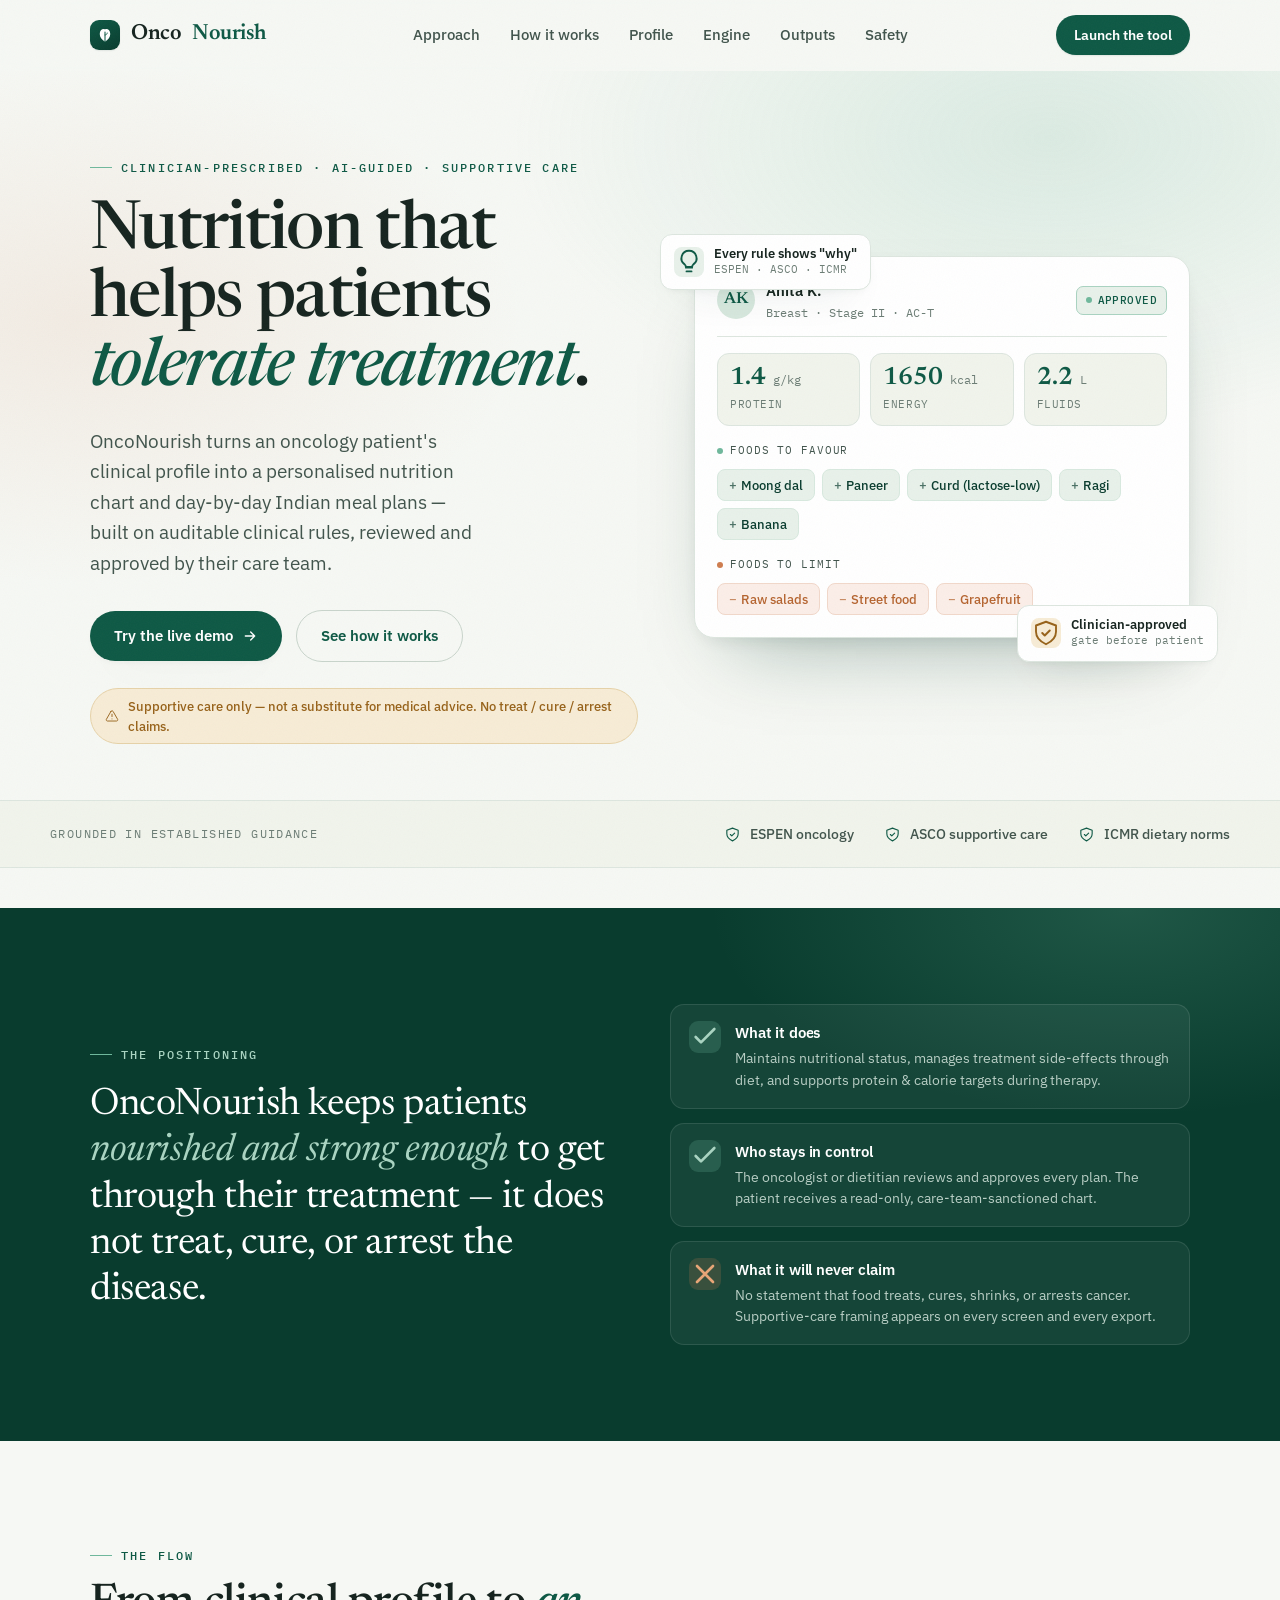
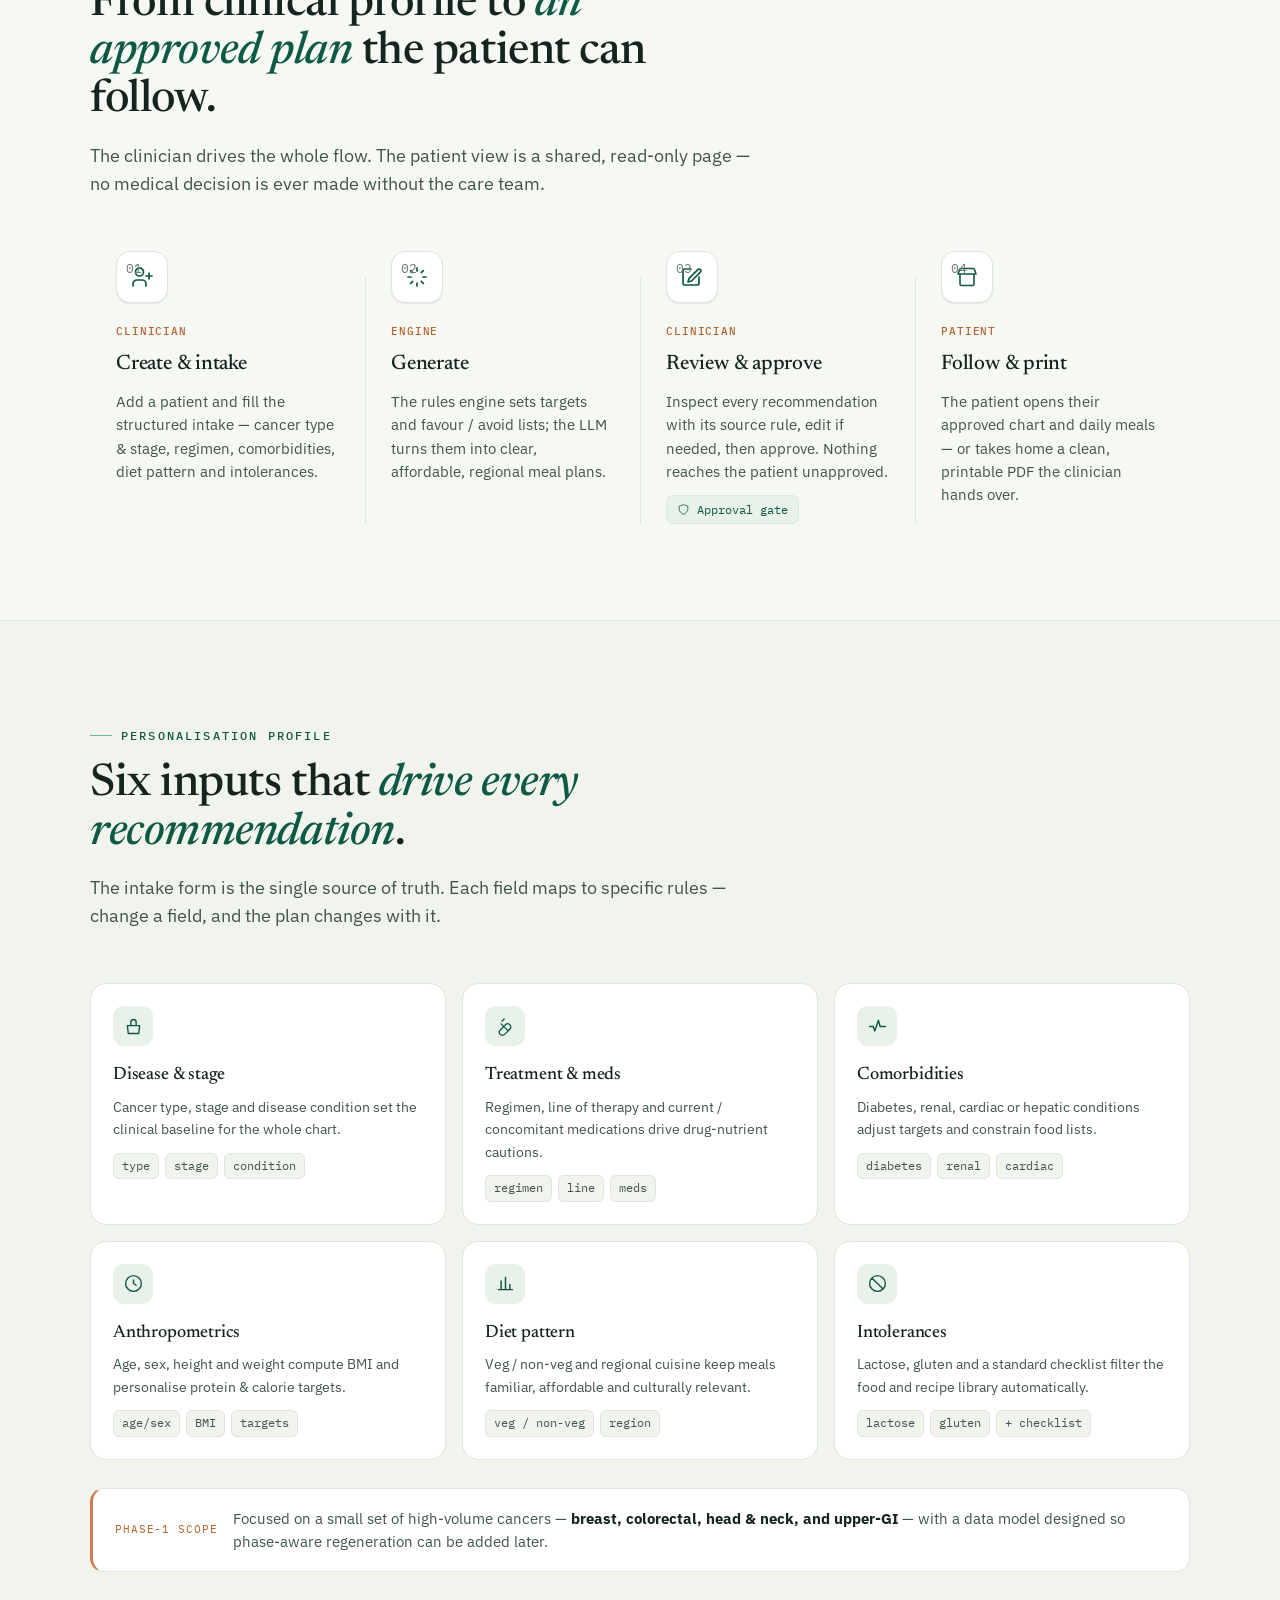
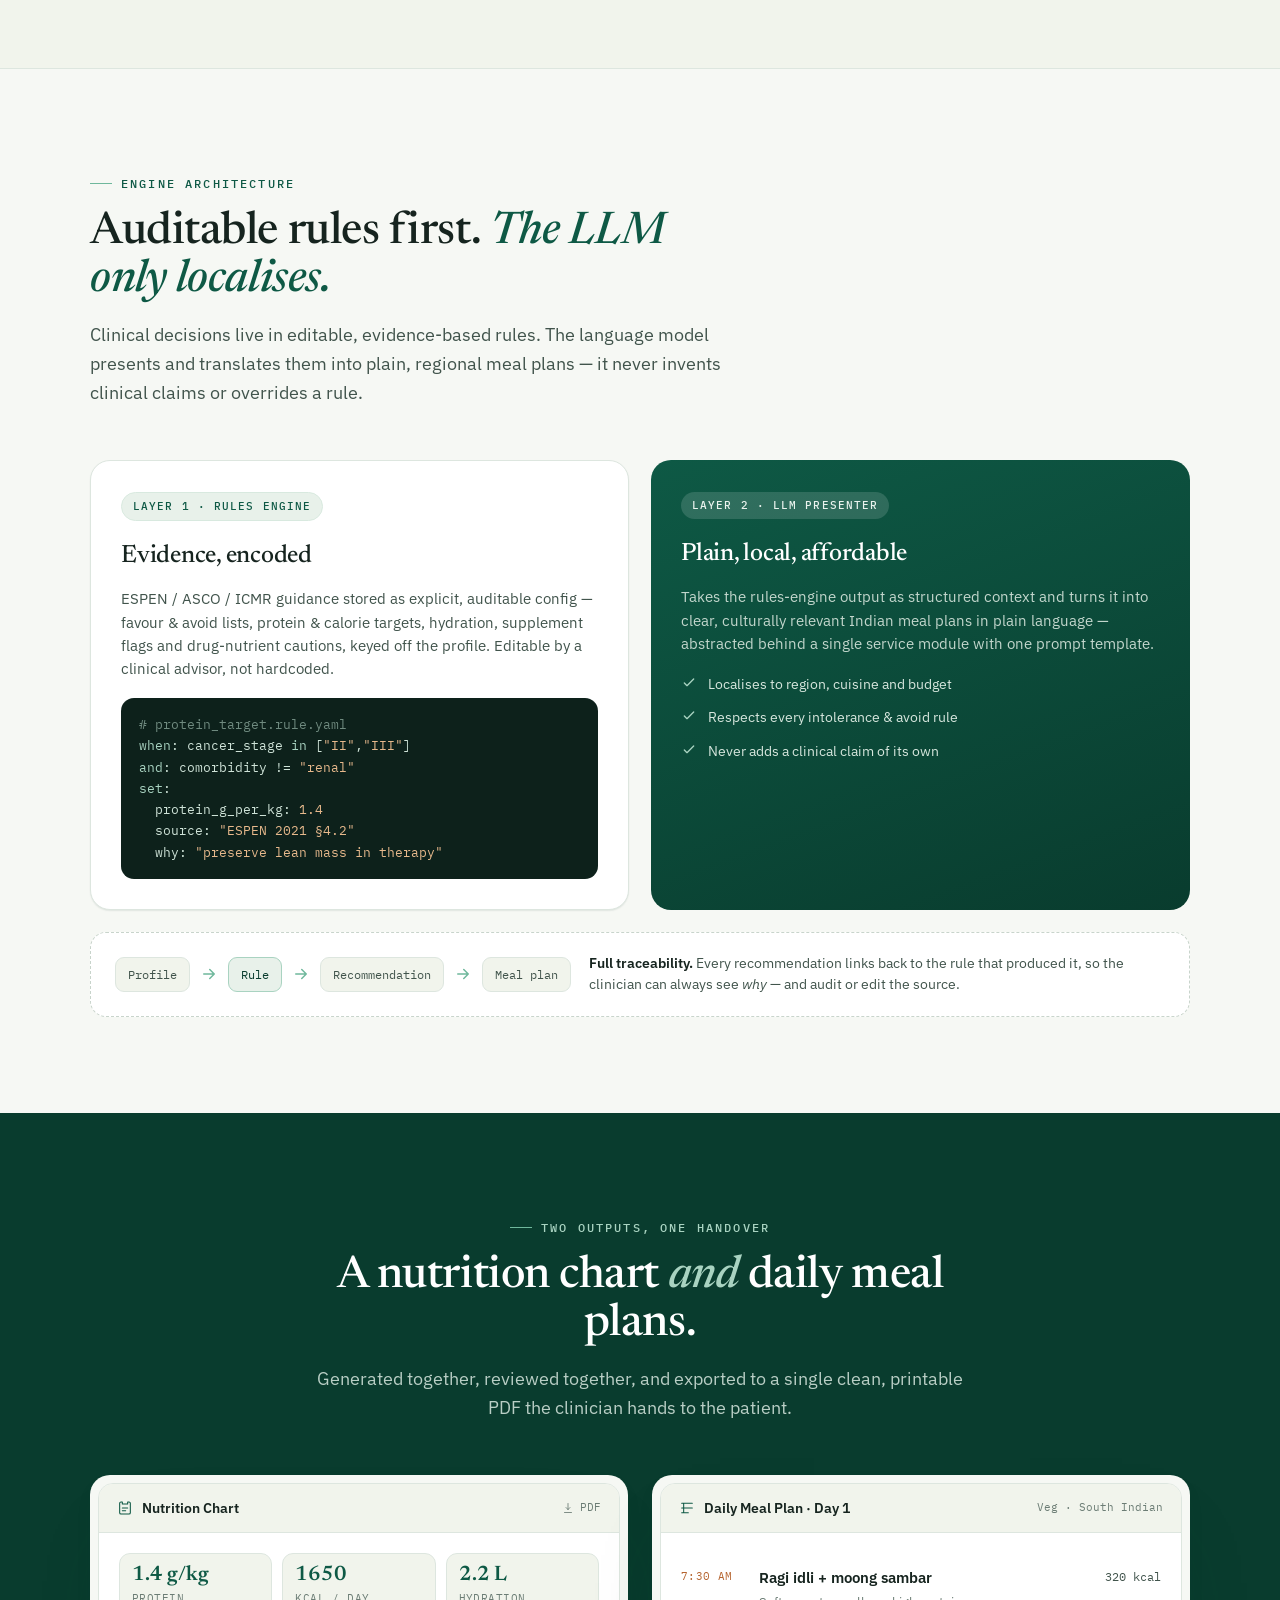
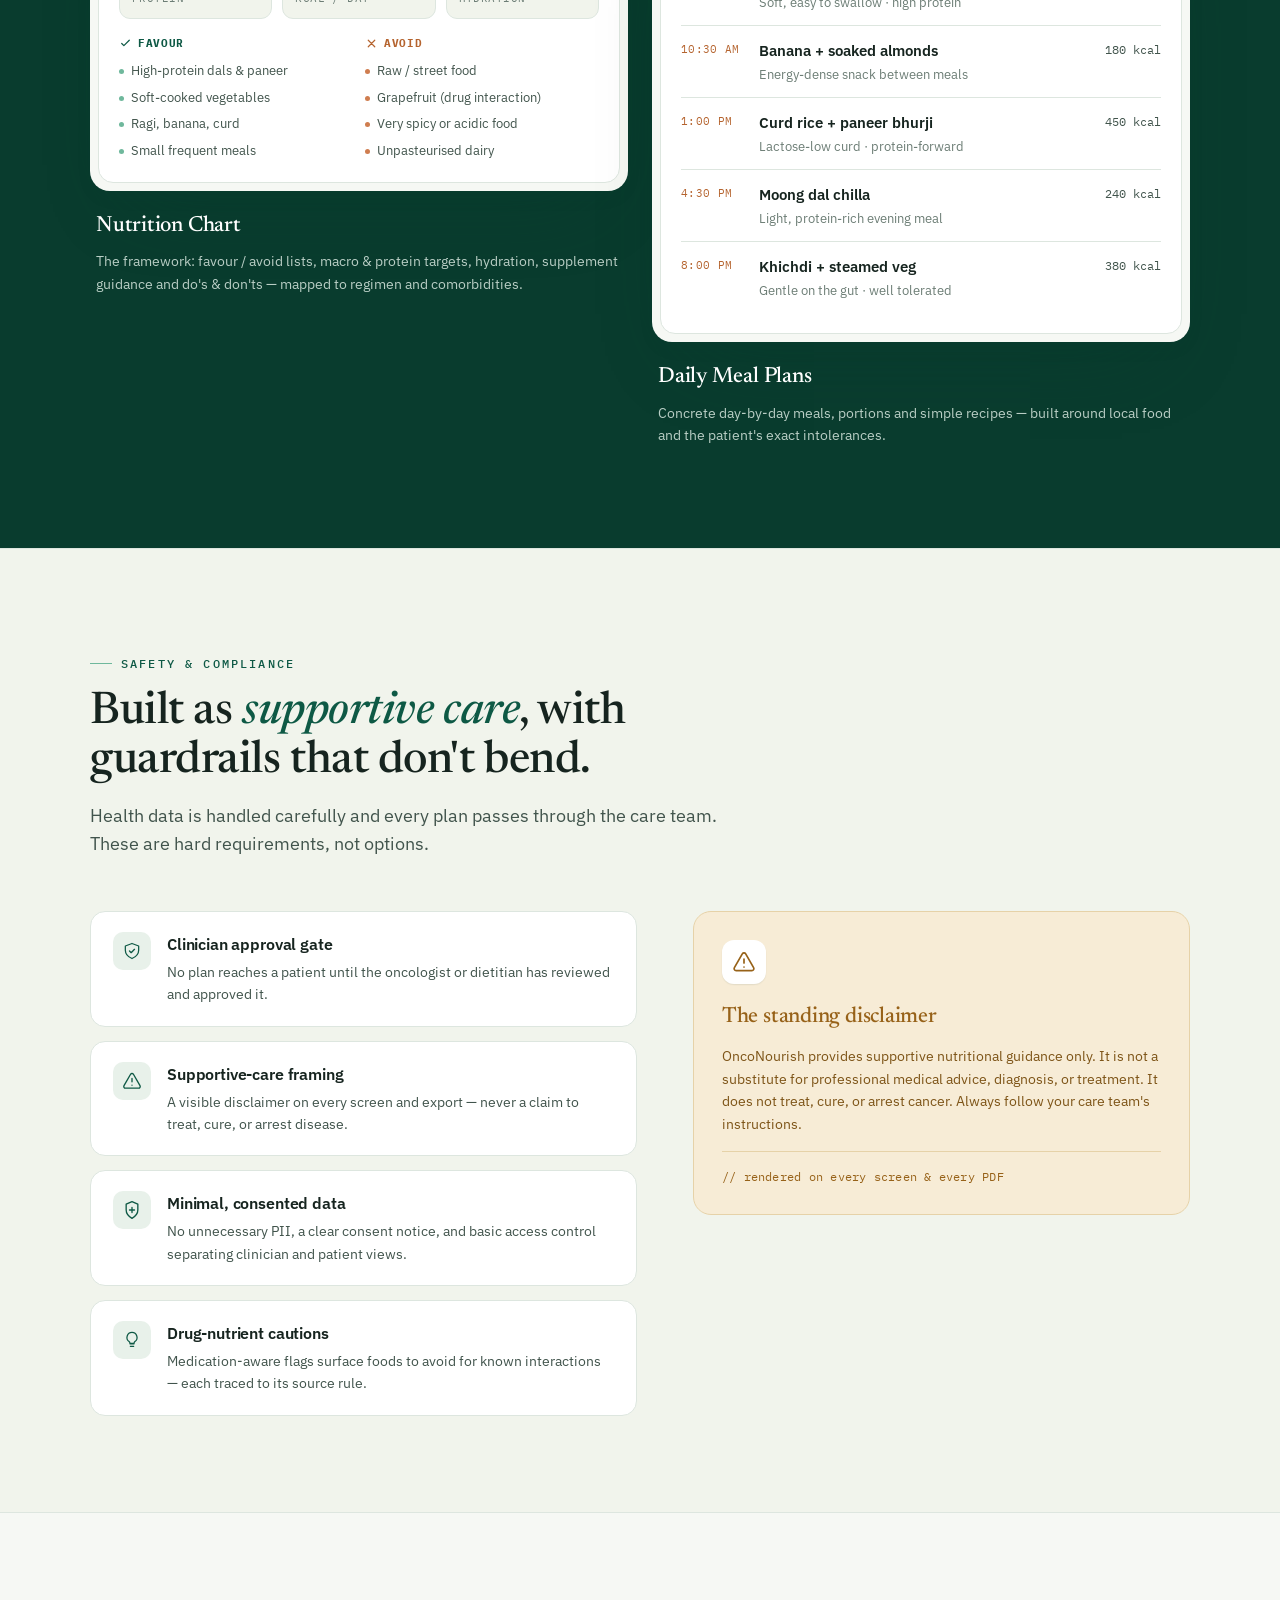
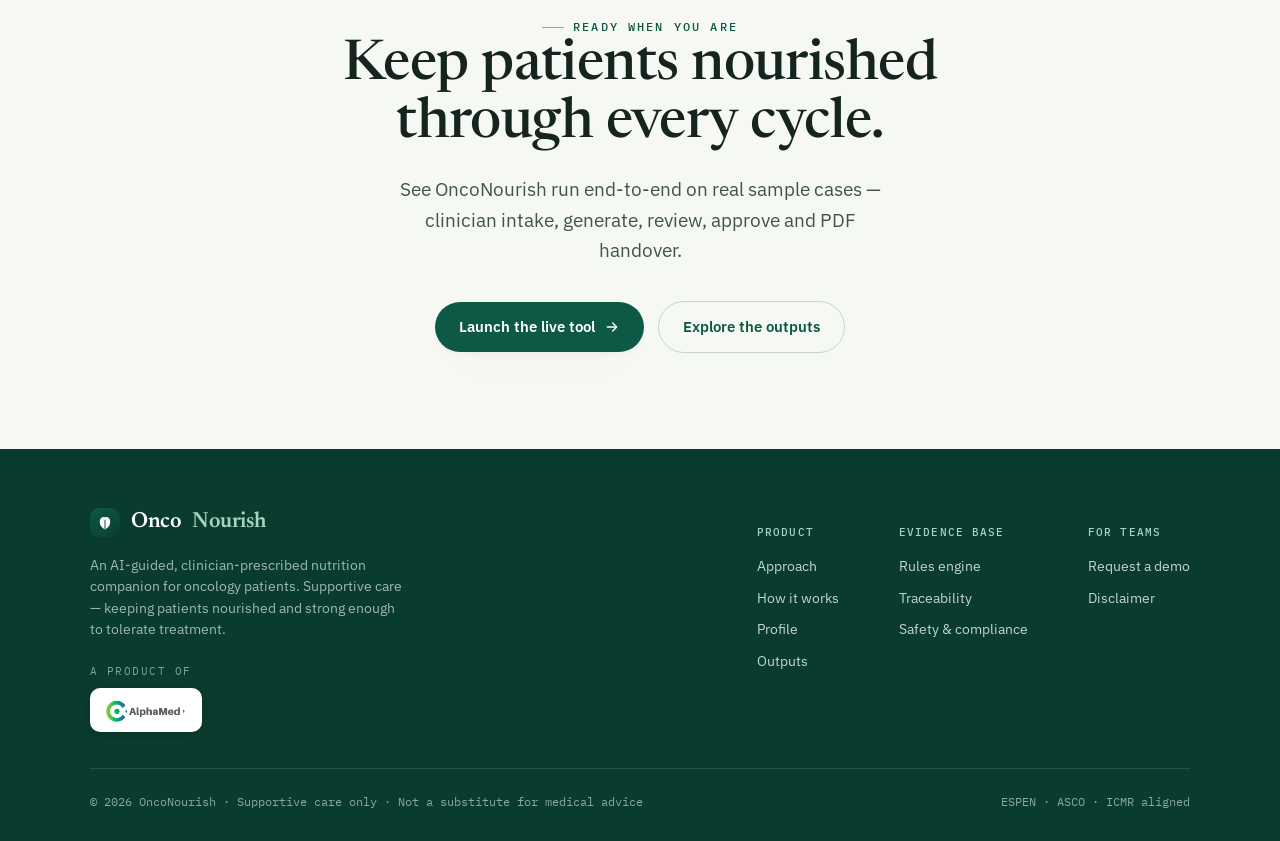
==== commit 193f66a7: "Add OneAlphaMed (AlphaMed) co-brand logo to landing footer Co-Authored-By: Claude Opus 4.8 <noreply@" ====
--- a/index.html
+++ b/index.html
@@ -356,6 +356,10 @@
 
   /* ---------- footer ---------- */
   footer { background: var(--green-deep); color: #b9cec5; padding: 56px 0 30px; }
+  .cobrand { margin-top: 22px; display: flex; flex-direction: column; gap: 8px; }
+  .cobrand-label { font-family: 'IBM Plex Mono', monospace; font-size: 10.5px; letter-spacing: .14em; text-transform: uppercase; color: #7fa394; }
+  .cobrand-chip { display: inline-flex; align-items: center; background: #fff; border-radius: 10px; padding: 9px 14px; width: max-content; box-shadow: 0 2px 10px rgba(0,0,0,.18); }
+  .cobrand-chip img { height: 26px; width: auto; display: block; }
   .foot-top { display: flex; justify-content: space-between; gap: 40px; flex-wrap: wrap; padding-bottom: 36px; border-bottom: 1px solid rgba(255,255,255,.1); }
   .foot-brand { max-width: 320px; }
   .foot-brand .brand { color: #fff; }
@@ -783,6 +787,10 @@
           Onco<b>Nourish</b>
         </a>
         <p>An AI-guided, clinician-prescribed nutrition companion for oncology patients. Supportive care — keeping patients nourished and strong enough to tolerate treatment.</p>
+        <div class="cobrand">
+          <span class="cobrand-label">A product of</span>
+          <span class="cobrand-chip"><img src="assets/onealphamed-logo.png" alt="OneAlphaMed" /></span>
+        </div>
       </div>
       <div class="foot-cols">
         <div class="foot-col">
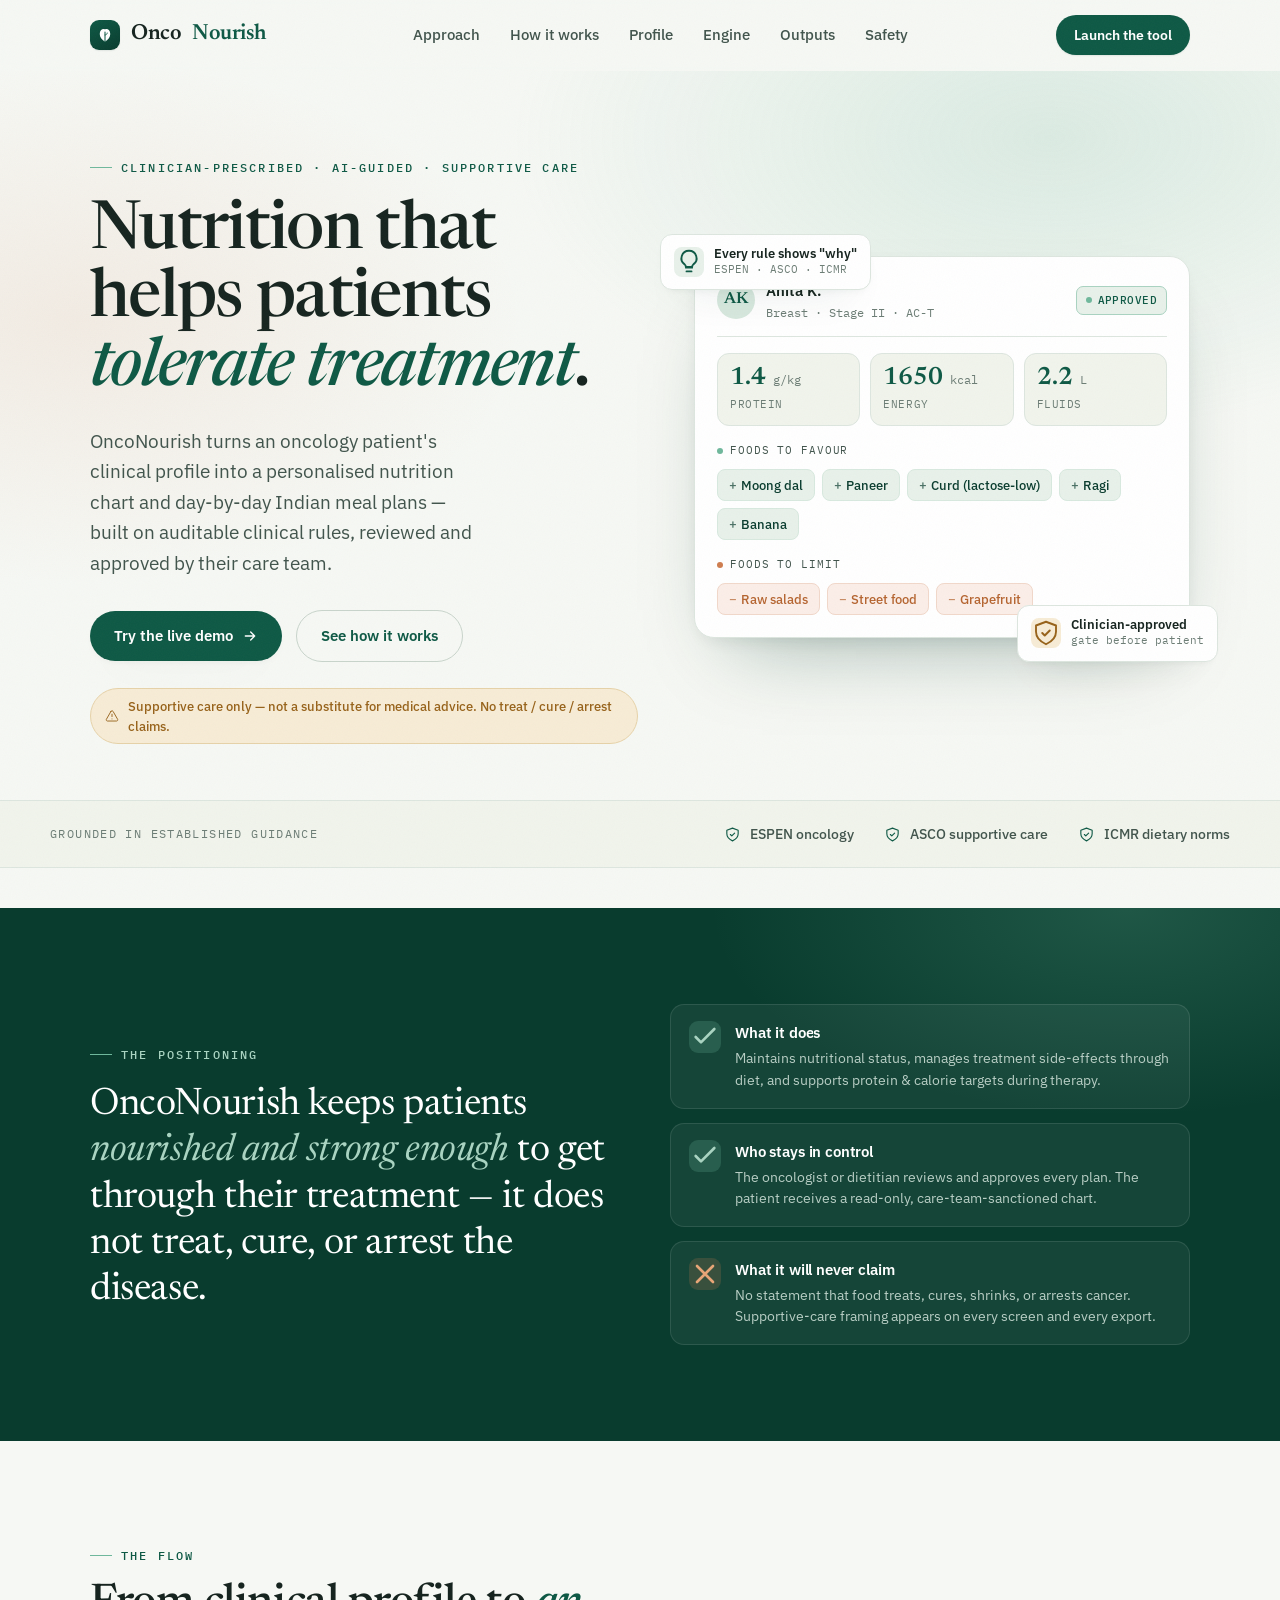
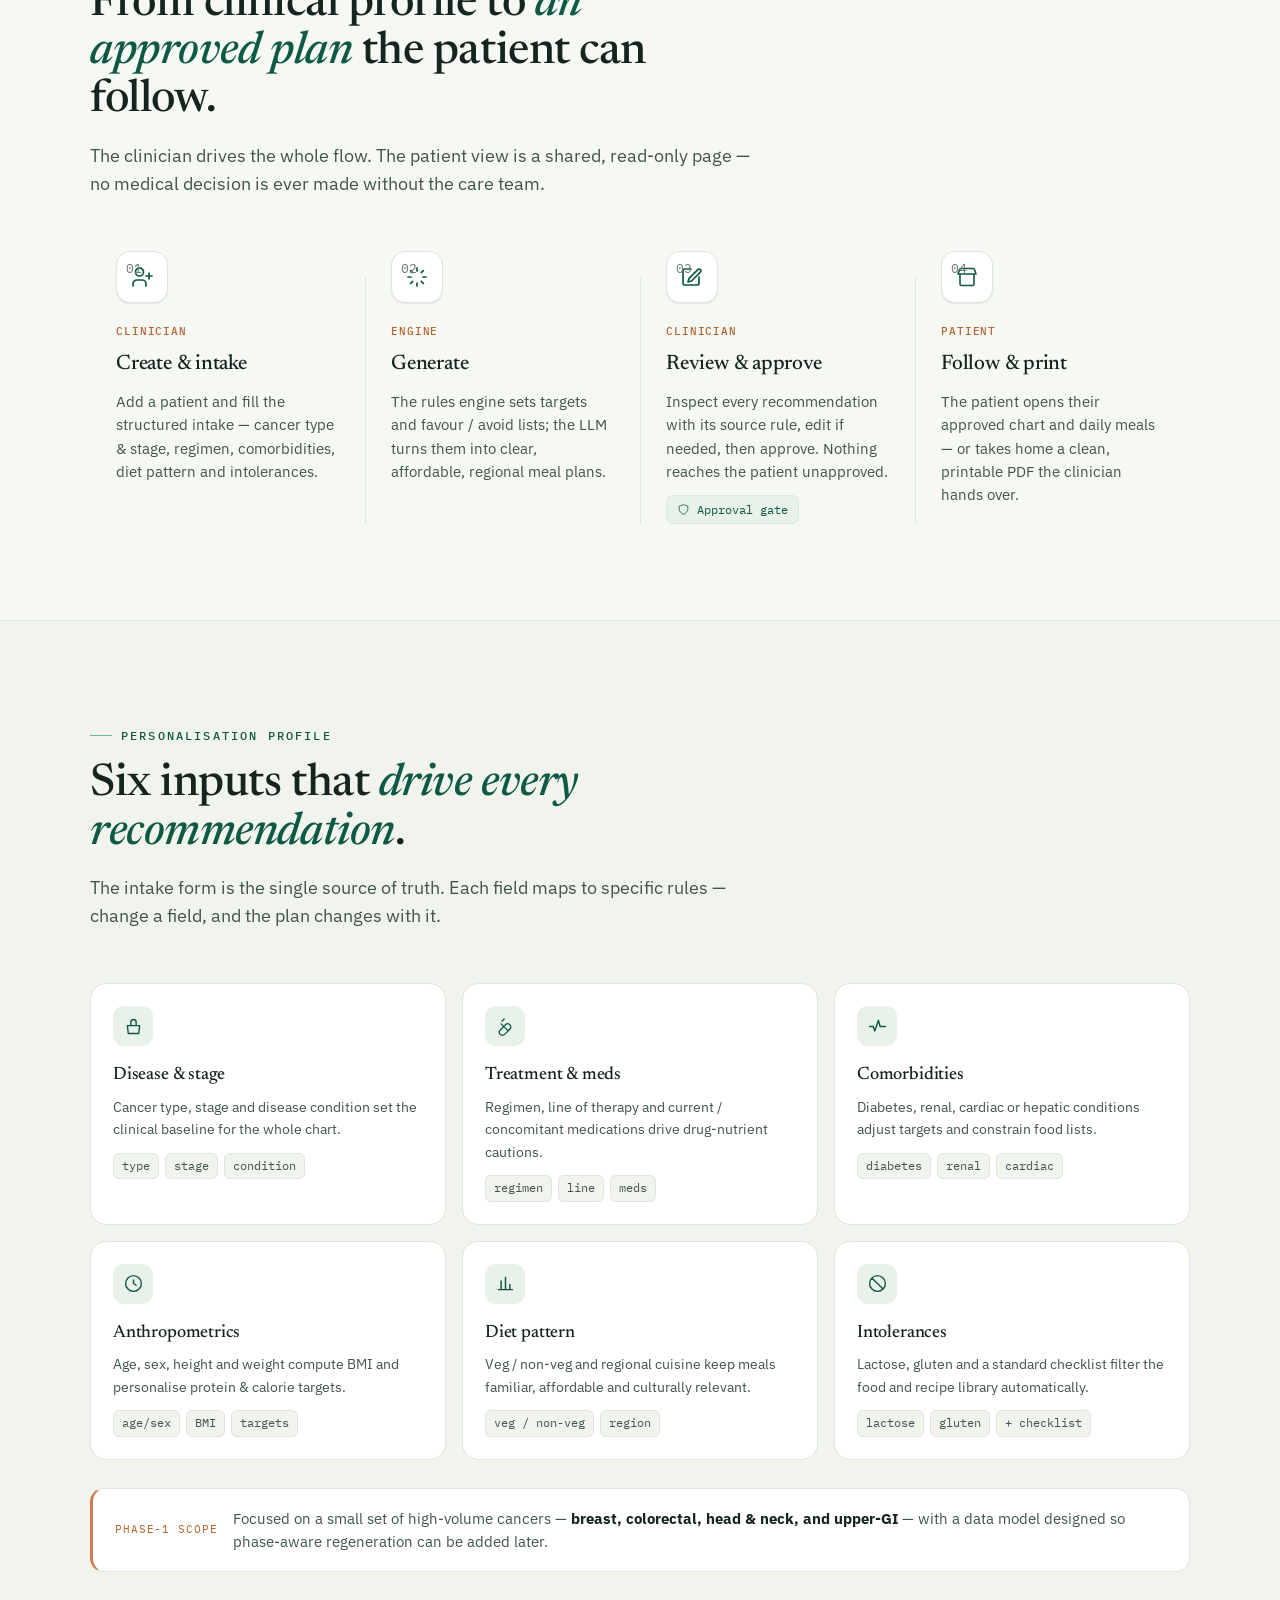
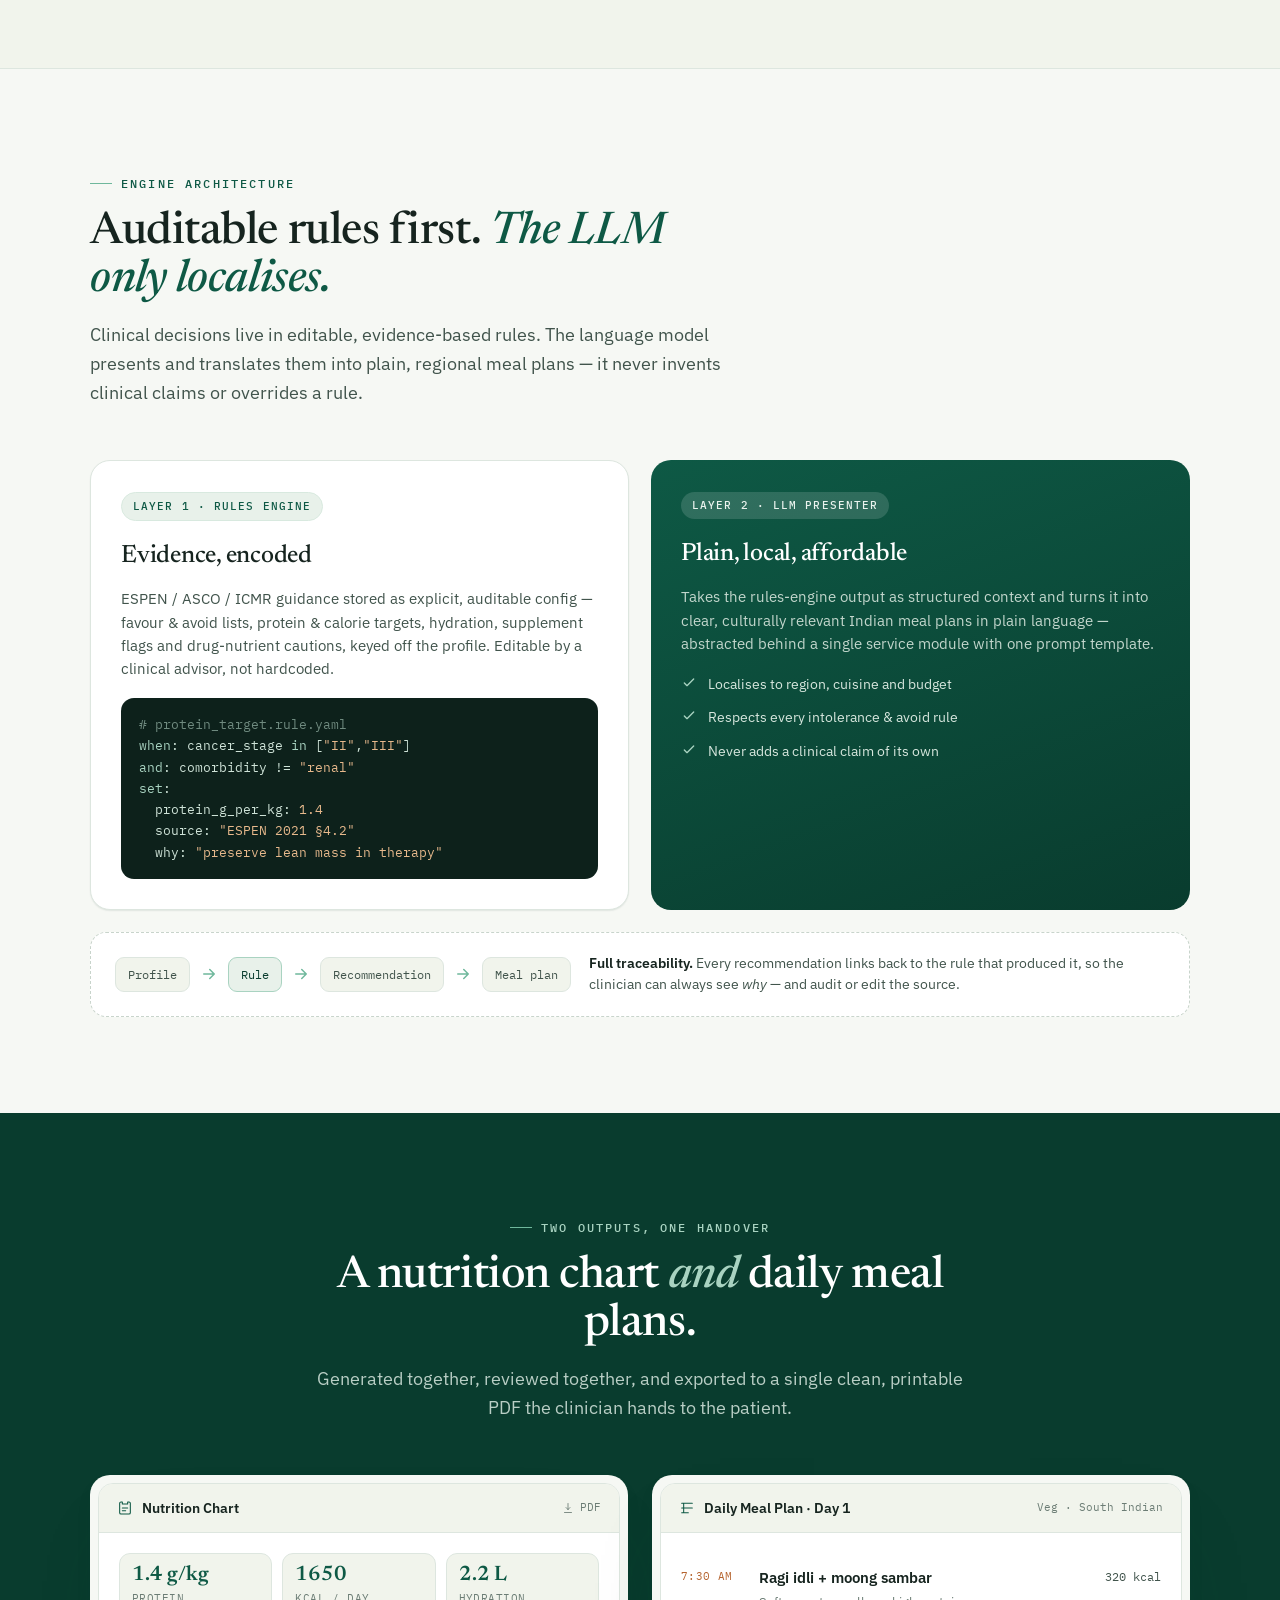
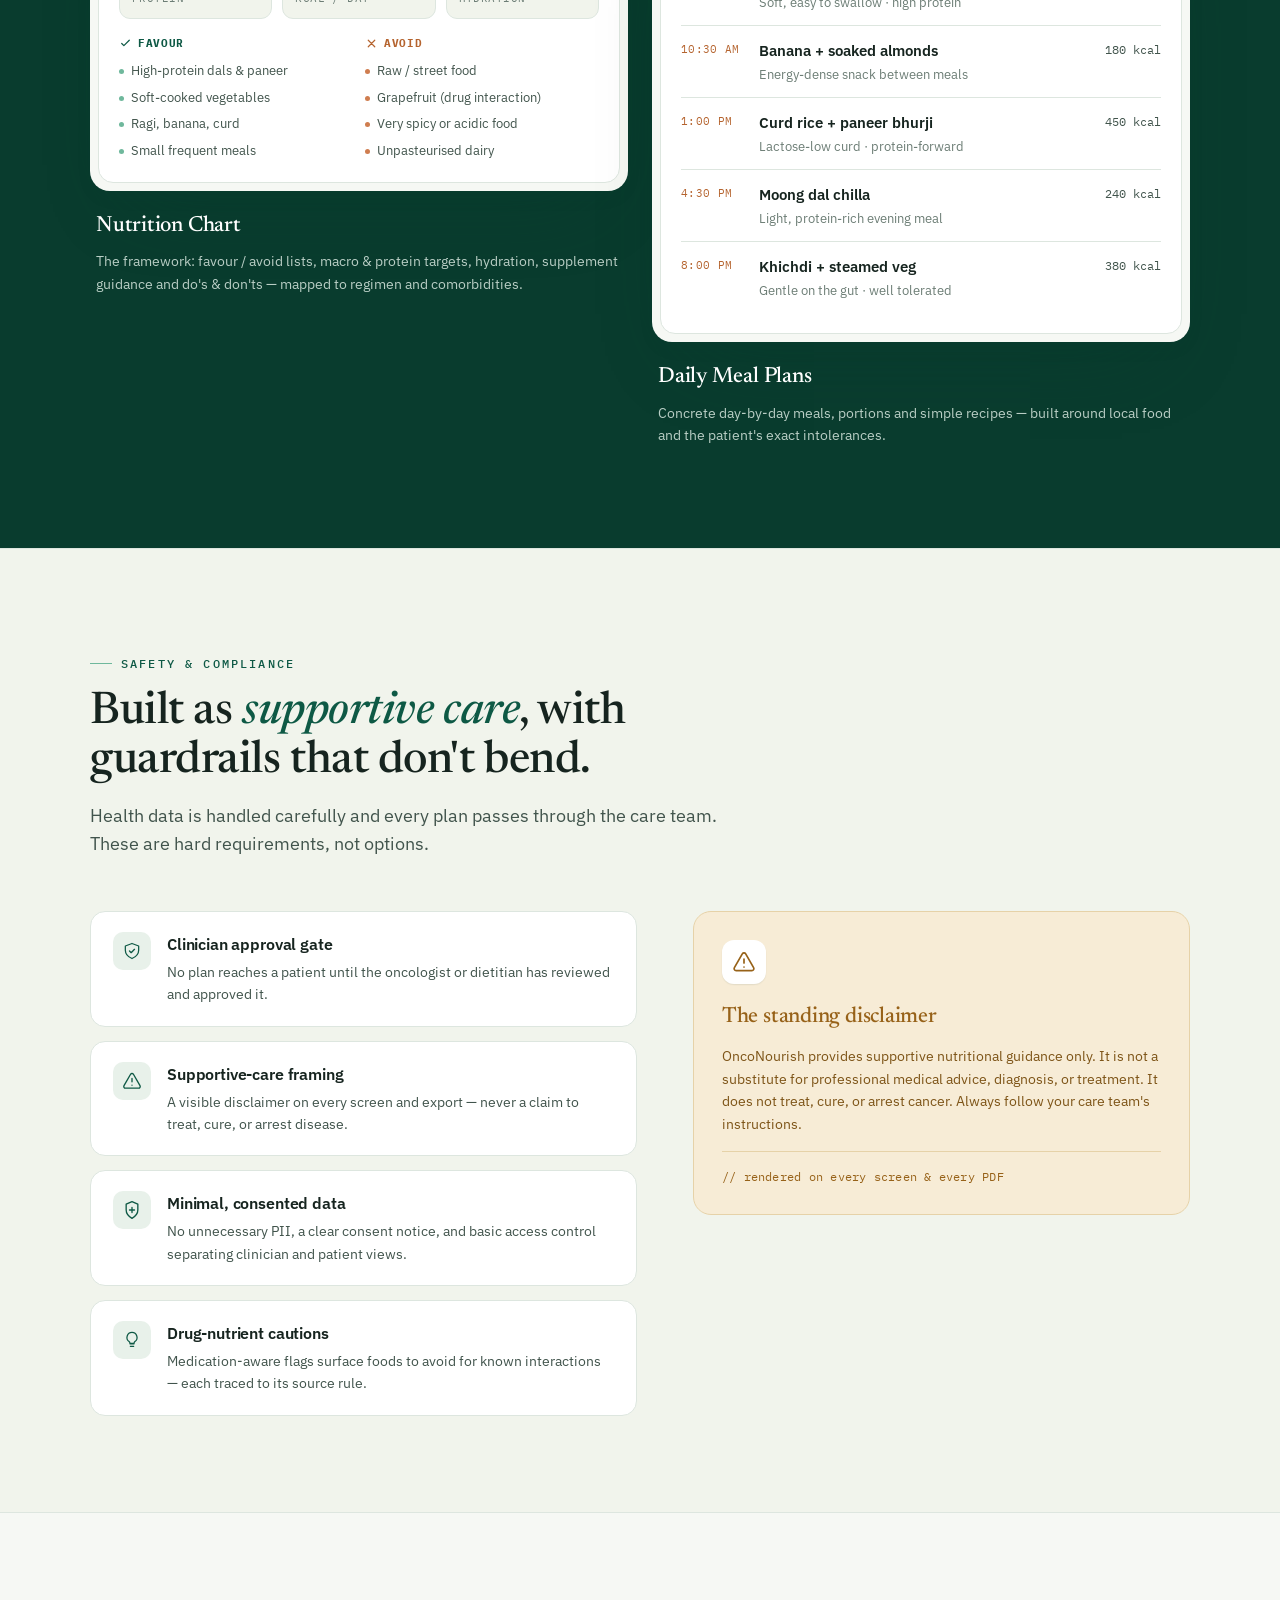
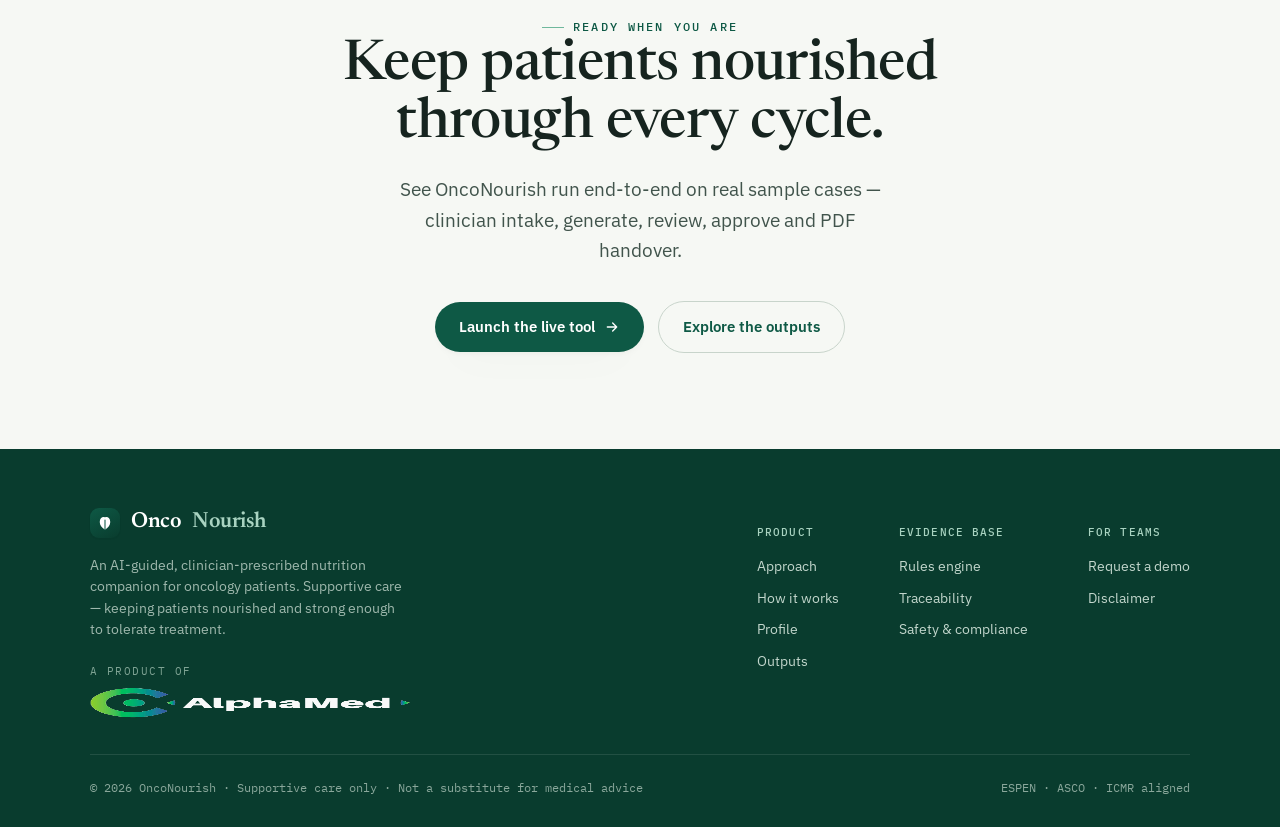
==== commit e59e71fd: "Use transparent inverted OneAlphaMed logo on footer (white wordmark, no box) Co-Authored-By: Claude " ====
--- a/index.html
+++ b/index.html
@@ -358,8 +358,7 @@
   footer { background: var(--green-deep); color: #b9cec5; padding: 56px 0 30px; }
   .cobrand { margin-top: 22px; display: flex; flex-direction: column; gap: 8px; }
   .cobrand-label { font-family: 'IBM Plex Mono', monospace; font-size: 10.5px; letter-spacing: .14em; text-transform: uppercase; color: #7fa394; }
-  .cobrand-chip { display: inline-flex; align-items: center; background: #fff; border-radius: 10px; padding: 9px 14px; width: max-content; box-shadow: 0 2px 10px rgba(0,0,0,.18); }
-  .cobrand-chip img { height: 26px; width: auto; display: block; }
+  .cobrand-logo { height: 30px; width: auto; display: block; }
   .foot-top { display: flex; justify-content: space-between; gap: 40px; flex-wrap: wrap; padding-bottom: 36px; border-bottom: 1px solid rgba(255,255,255,.1); }
   .foot-brand { max-width: 320px; }
   .foot-brand .brand { color: #fff; }
@@ -789,7 +788,7 @@
         <p>An AI-guided, clinician-prescribed nutrition companion for oncology patients. Supportive care — keeping patients nourished and strong enough to tolerate treatment.</p>
         <div class="cobrand">
           <span class="cobrand-label">A product of</span>
-          <span class="cobrand-chip"><img src="assets/onealphamed-logo.png" alt="OneAlphaMed" /></span>
+          <img class="cobrand-logo" src="assets/onealphamed-logo-inverted.png" alt="OneAlphaMed" />
         </div>
       </div>
       <div class="foot-cols">
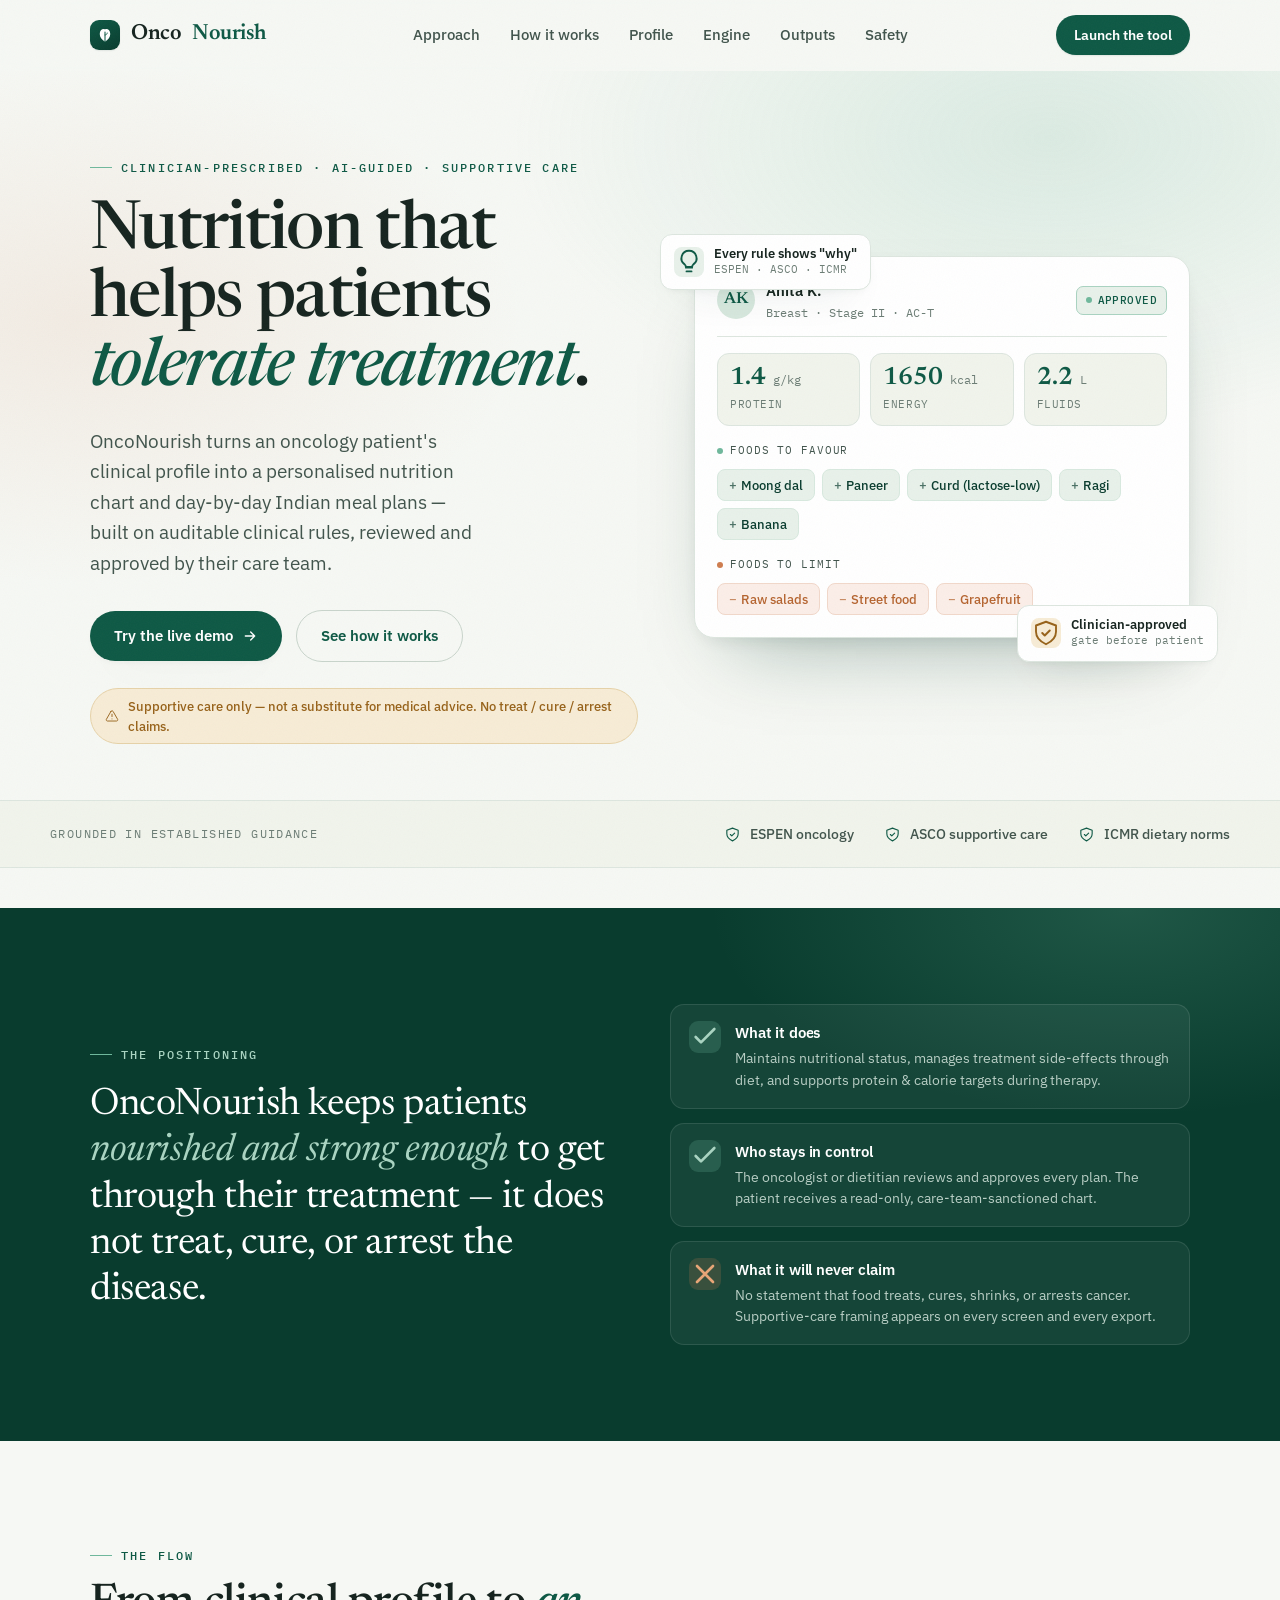
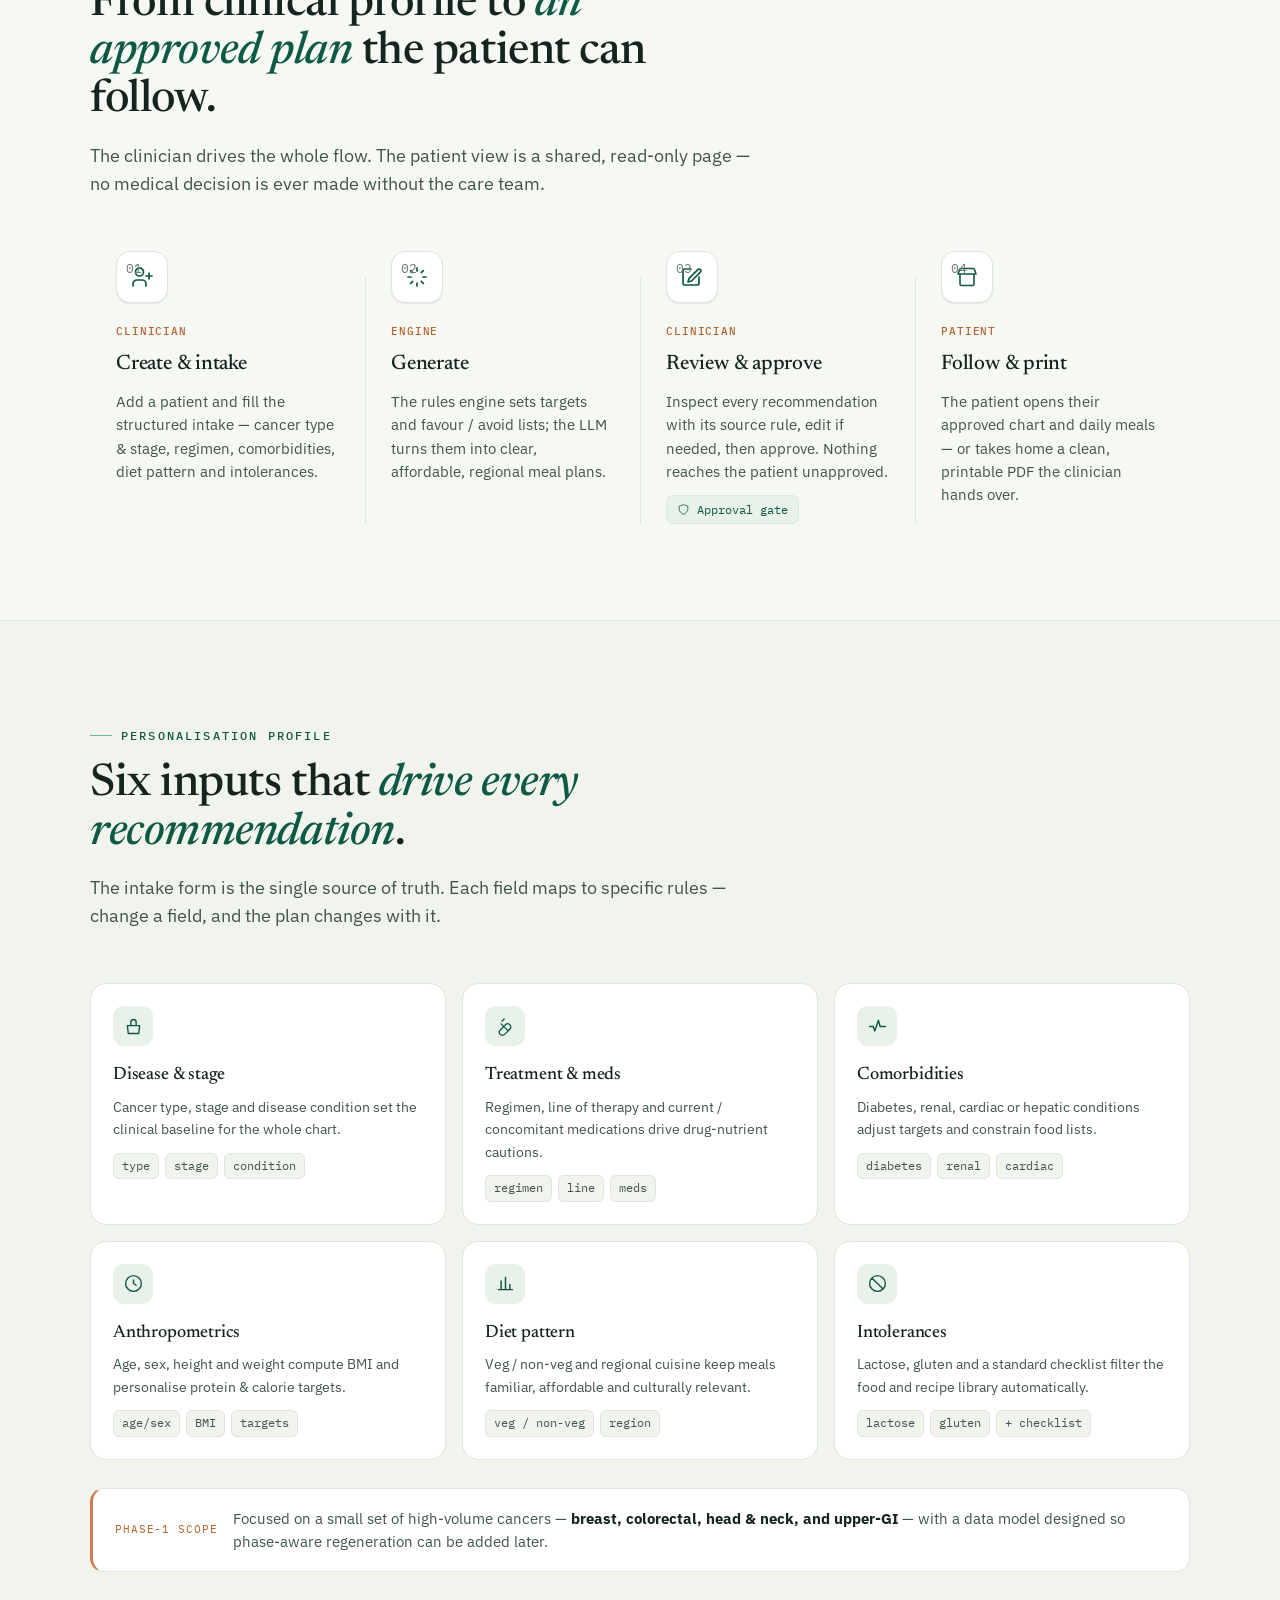
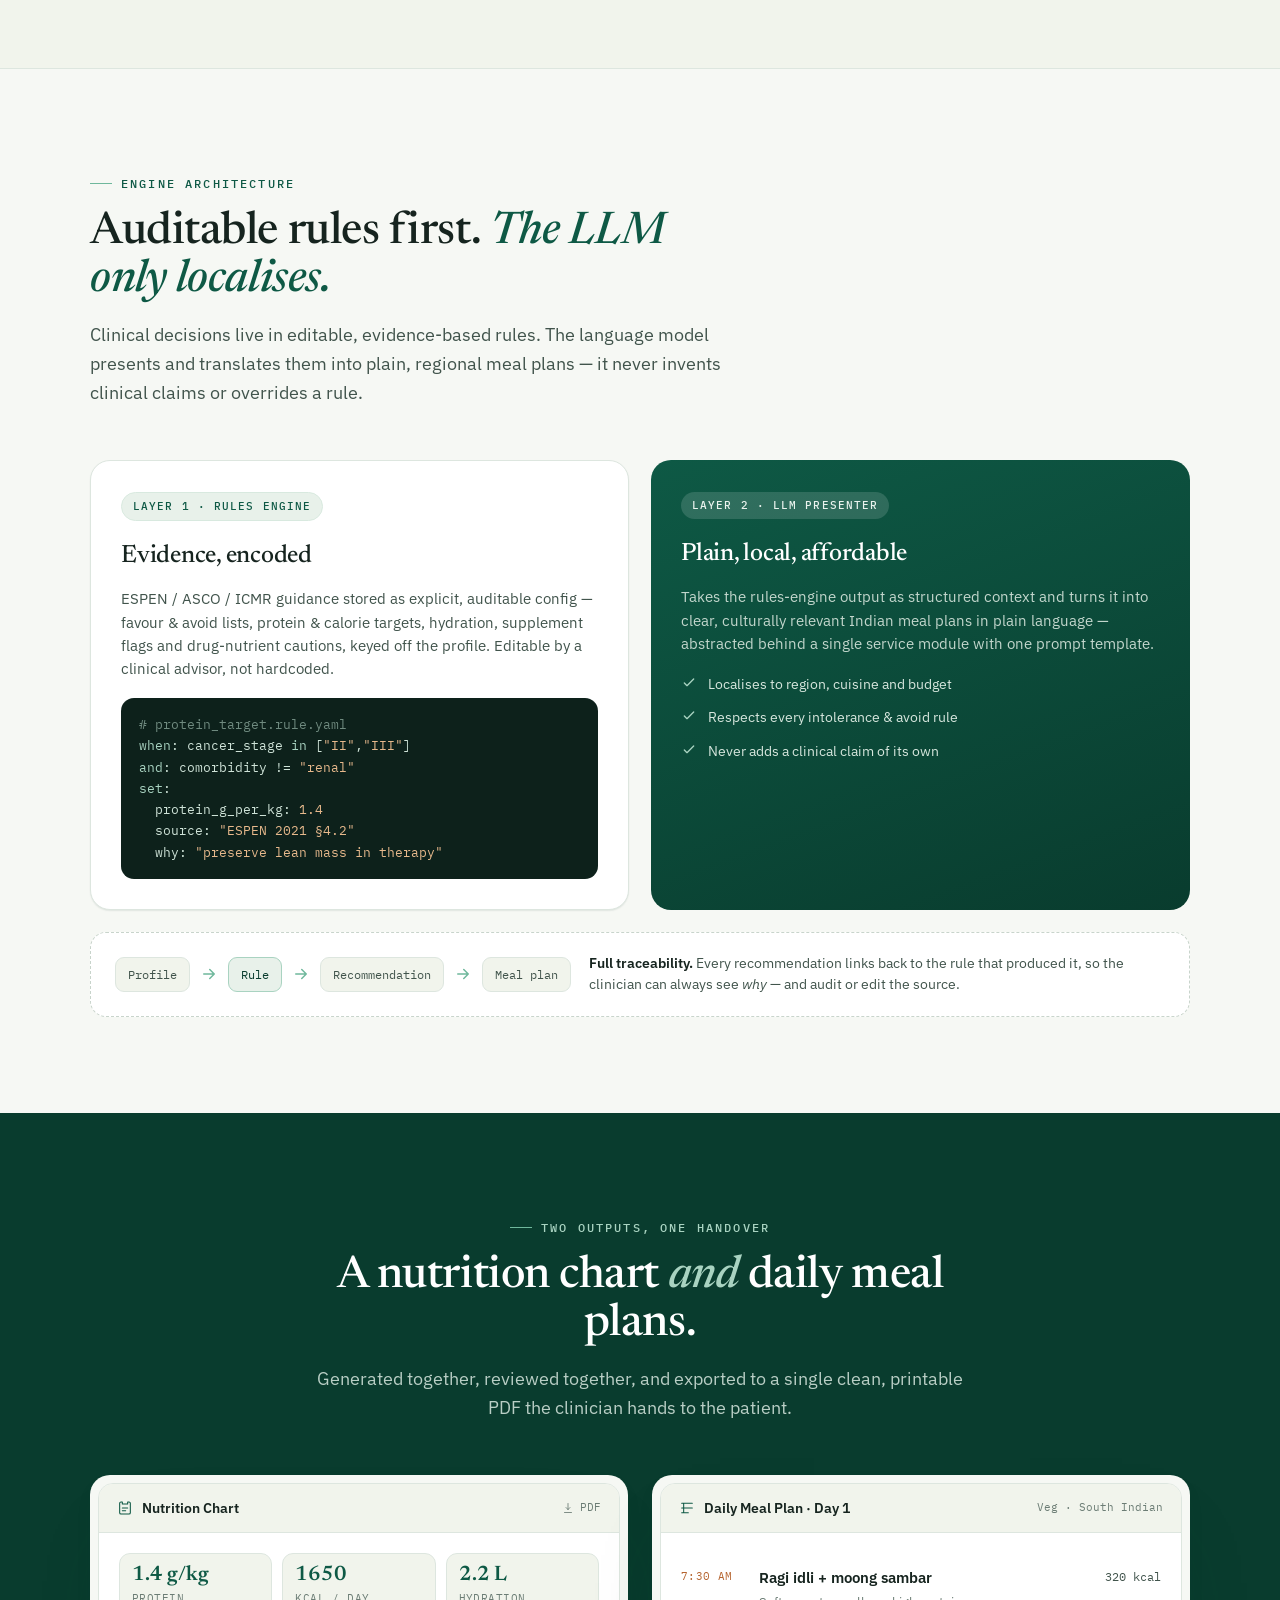
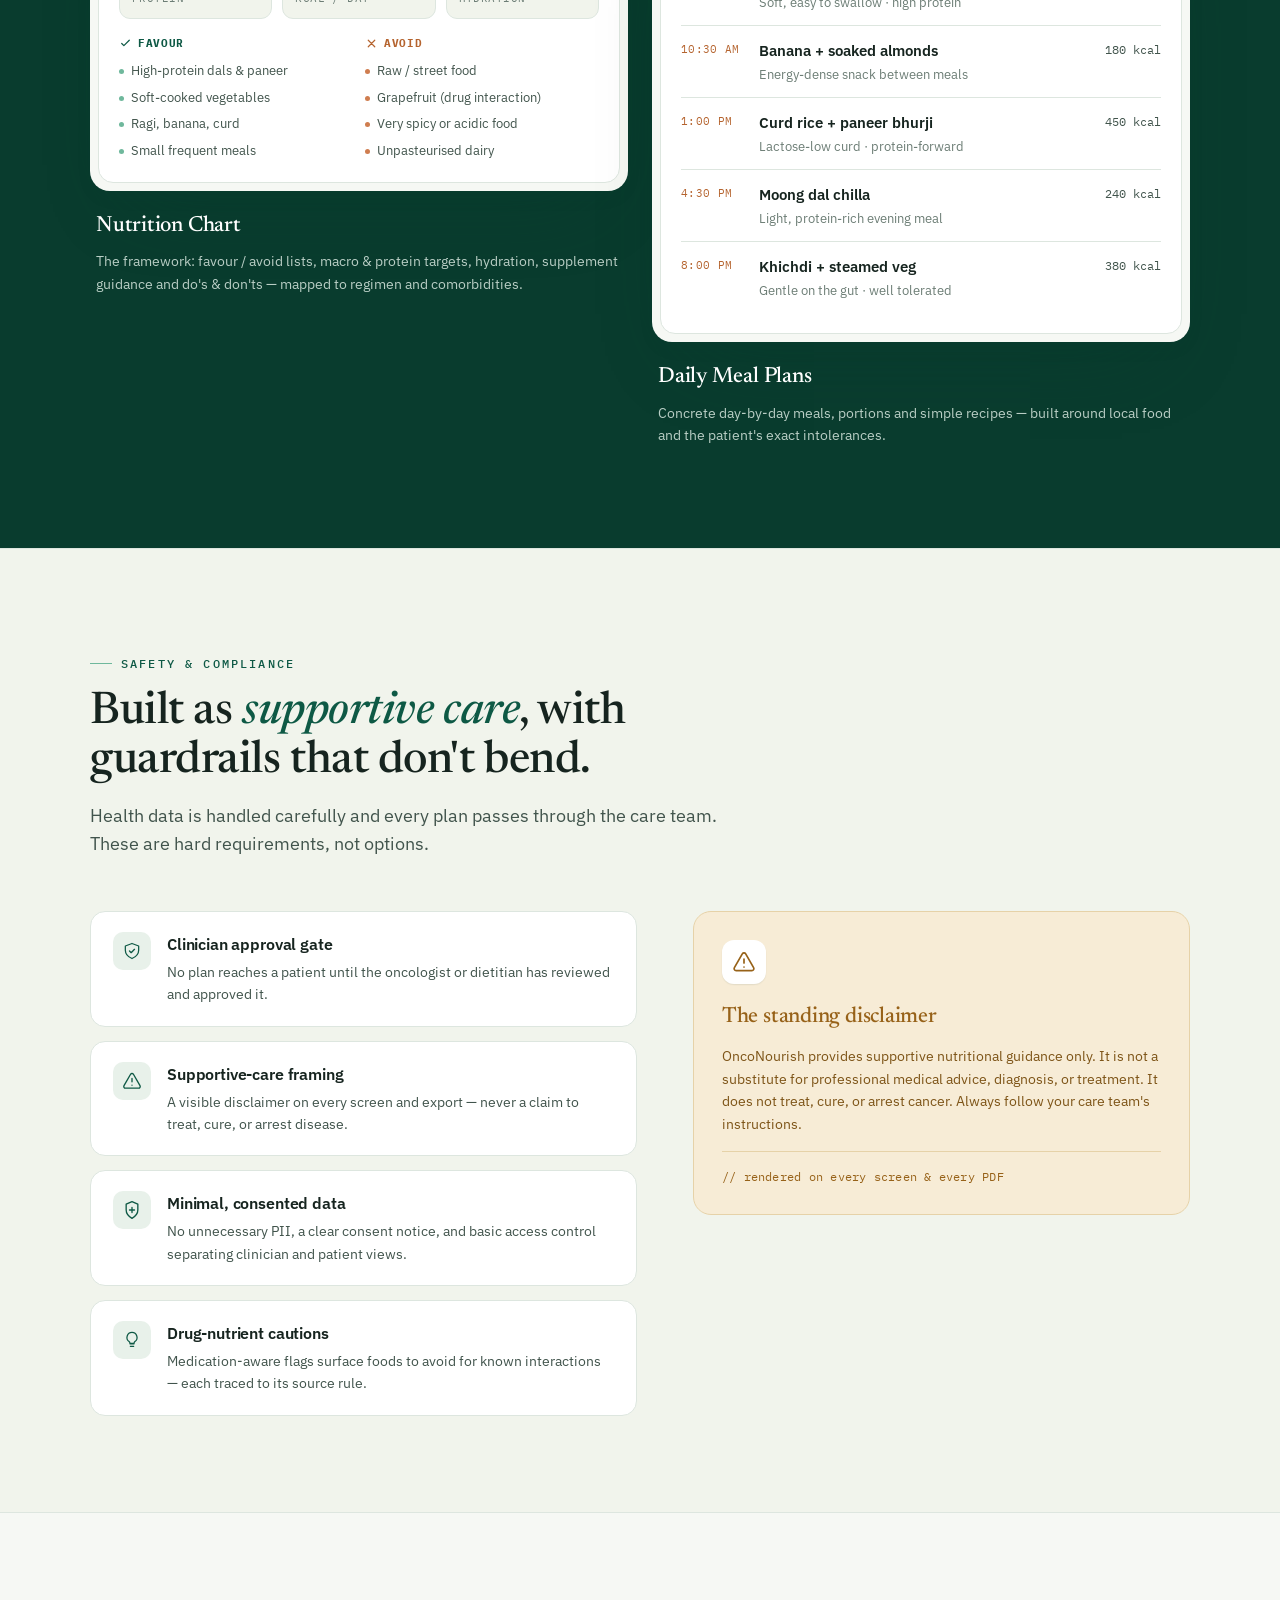
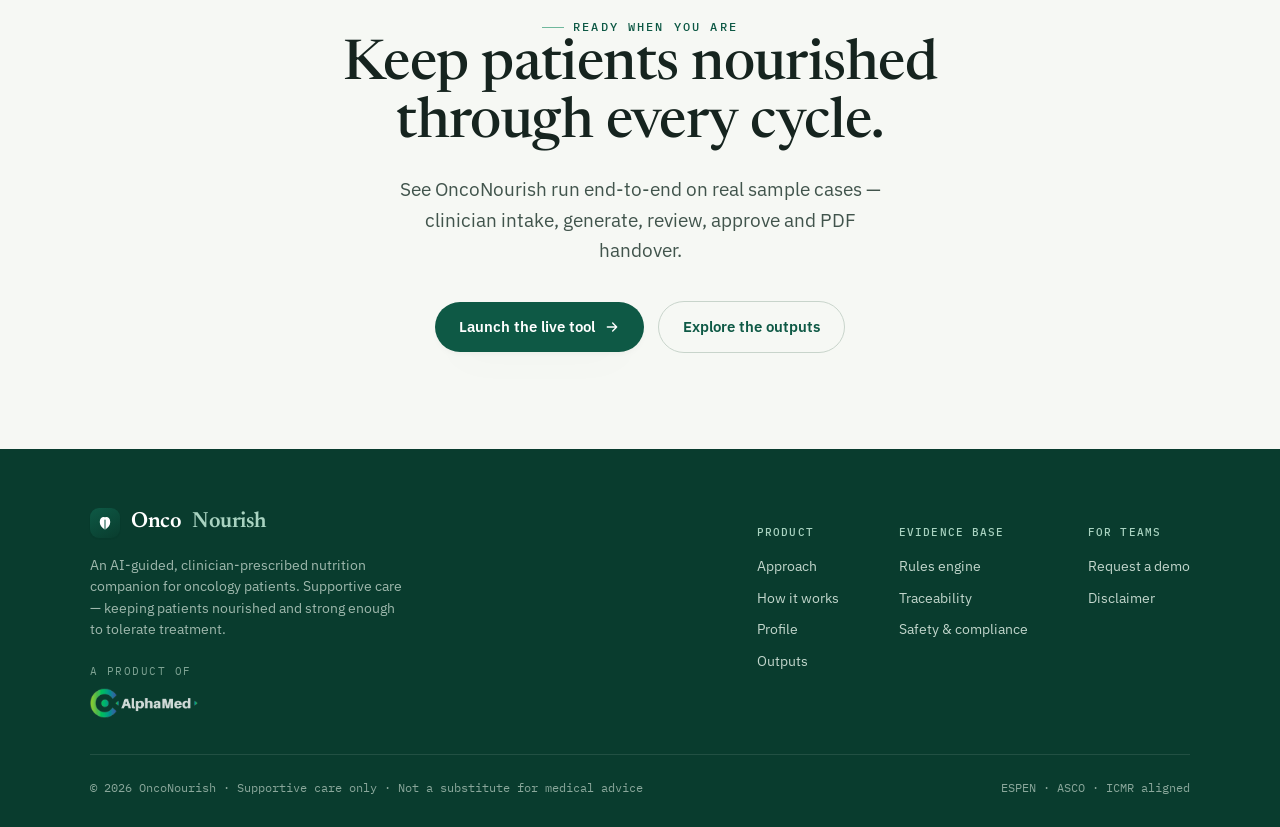
==== commit a6e73be5: "Fix stretched footer logo (flex align-items) + cleaner inverted render Co-Authored-By: Claude Opus 4" ====
--- a/index.html
+++ b/index.html
@@ -356,9 +356,9 @@
 
   /* ---------- footer ---------- */
   footer { background: var(--green-deep); color: #b9cec5; padding: 56px 0 30px; }
-  .cobrand { margin-top: 22px; display: flex; flex-direction: column; gap: 8px; }
+  .cobrand { margin-top: 22px; display: flex; flex-direction: column; align-items: flex-start; gap: 8px; }
   .cobrand-label { font-family: 'IBM Plex Mono', monospace; font-size: 10.5px; letter-spacing: .14em; text-transform: uppercase; color: #7fa394; }
-  .cobrand-logo { height: 30px; width: auto; display: block; }
+  .cobrand-logo { height: 30px; width: auto; max-width: 220px; display: block; }
   .foot-top { display: flex; justify-content: space-between; gap: 40px; flex-wrap: wrap; padding-bottom: 36px; border-bottom: 1px solid rgba(255,255,255,.1); }
   .foot-brand { max-width: 320px; }
   .foot-brand .brand { color: #fff; }
